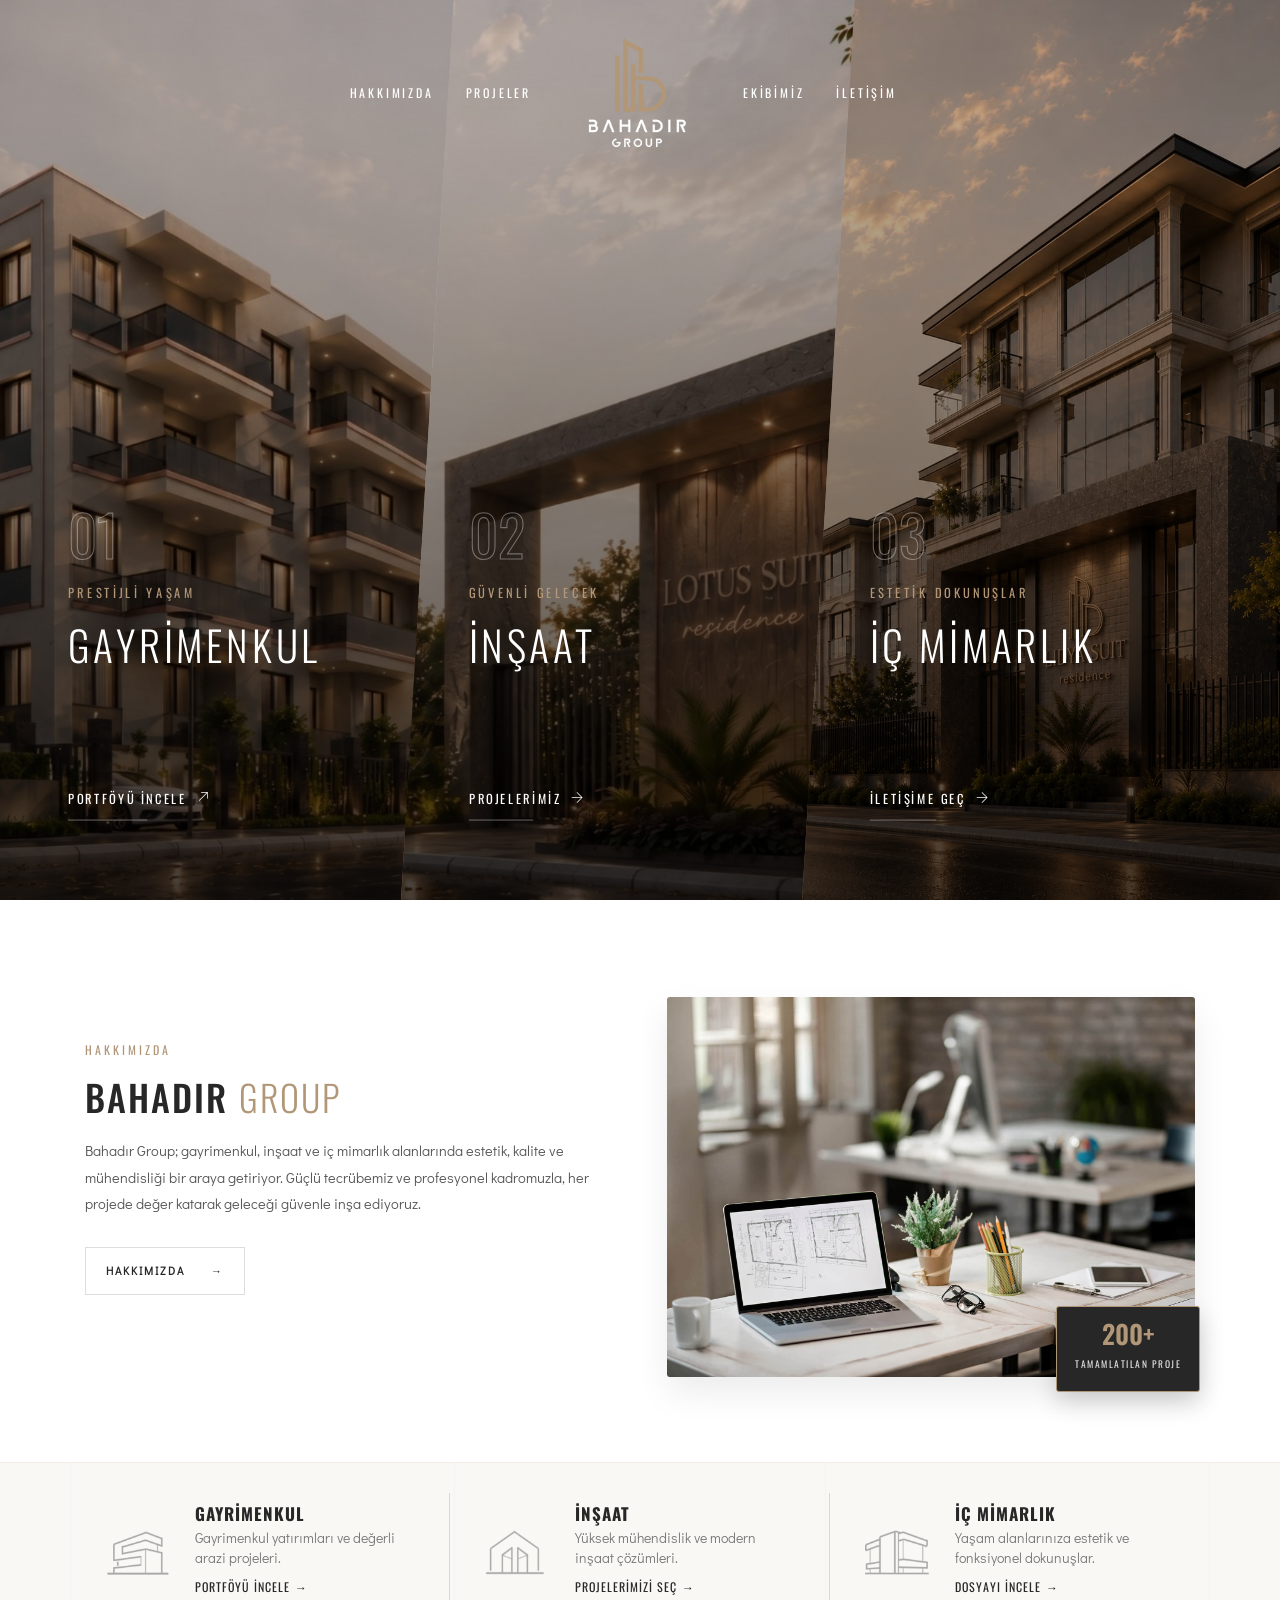
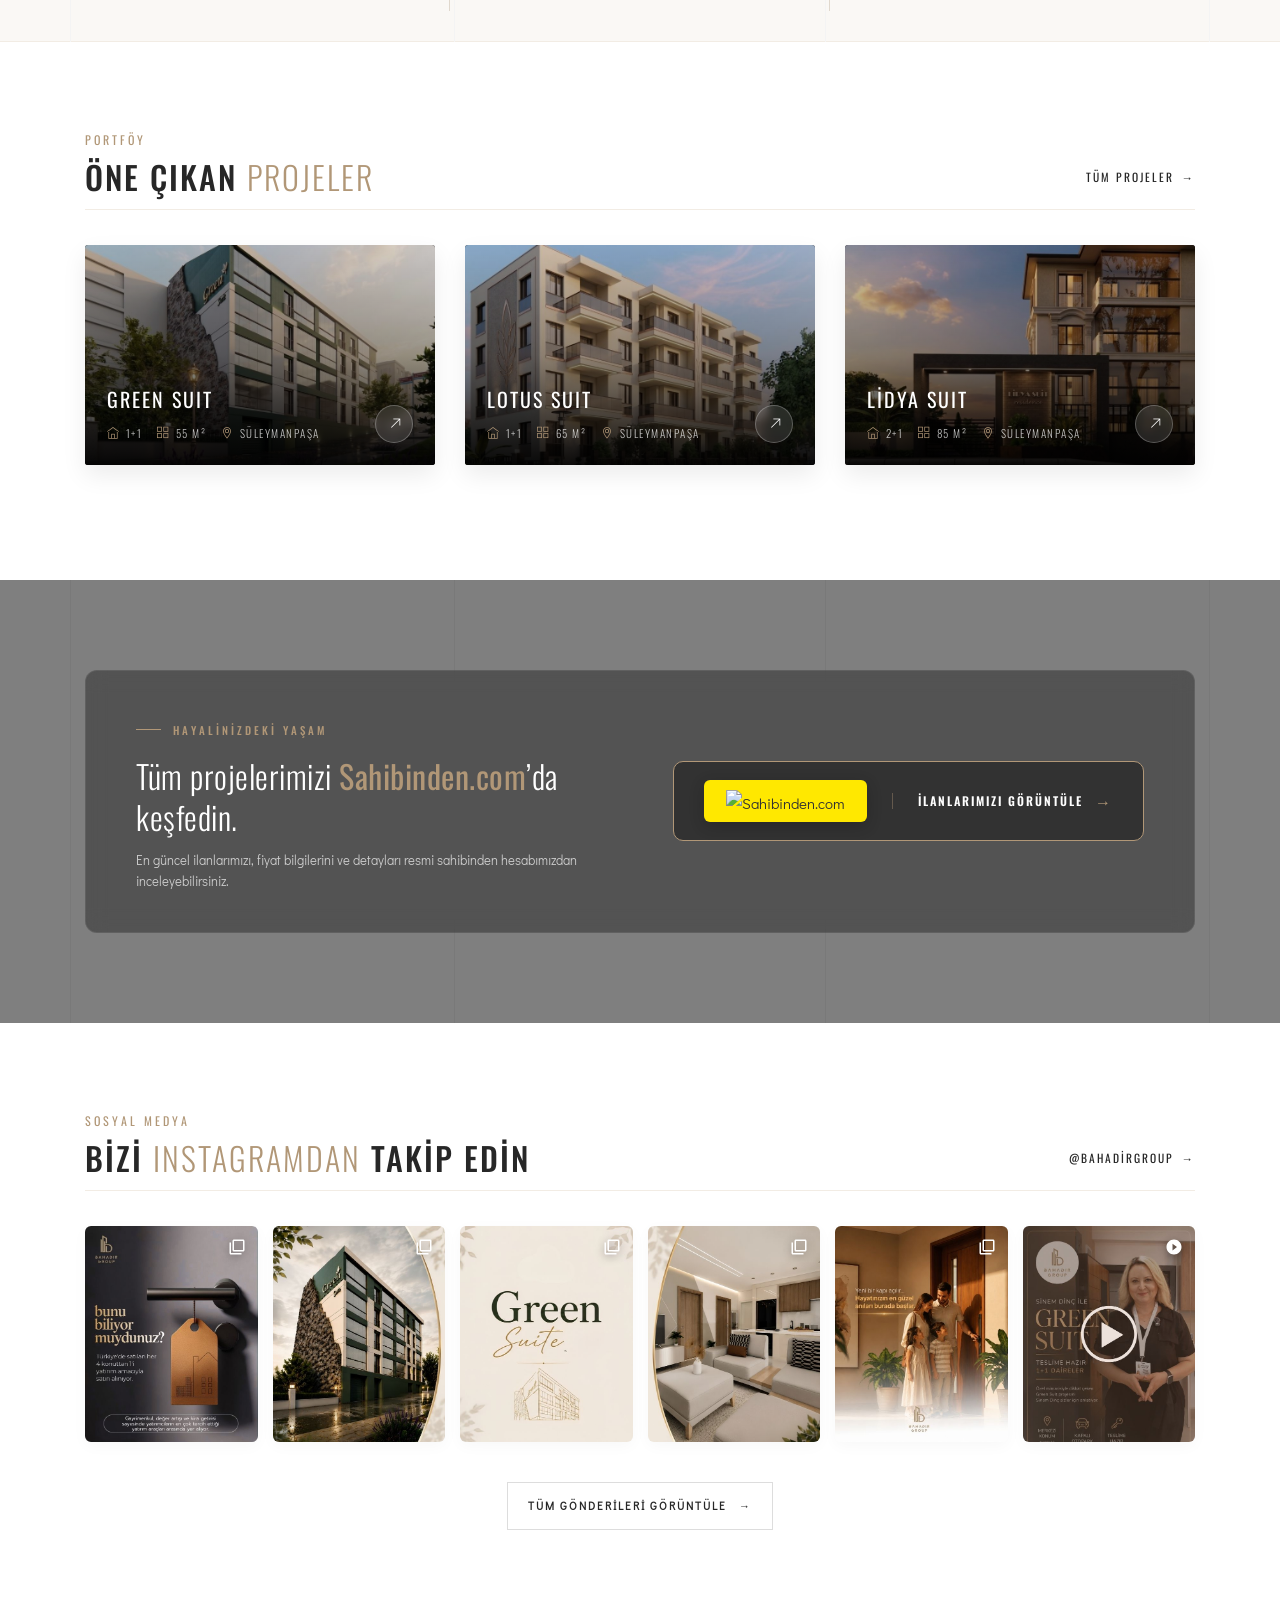
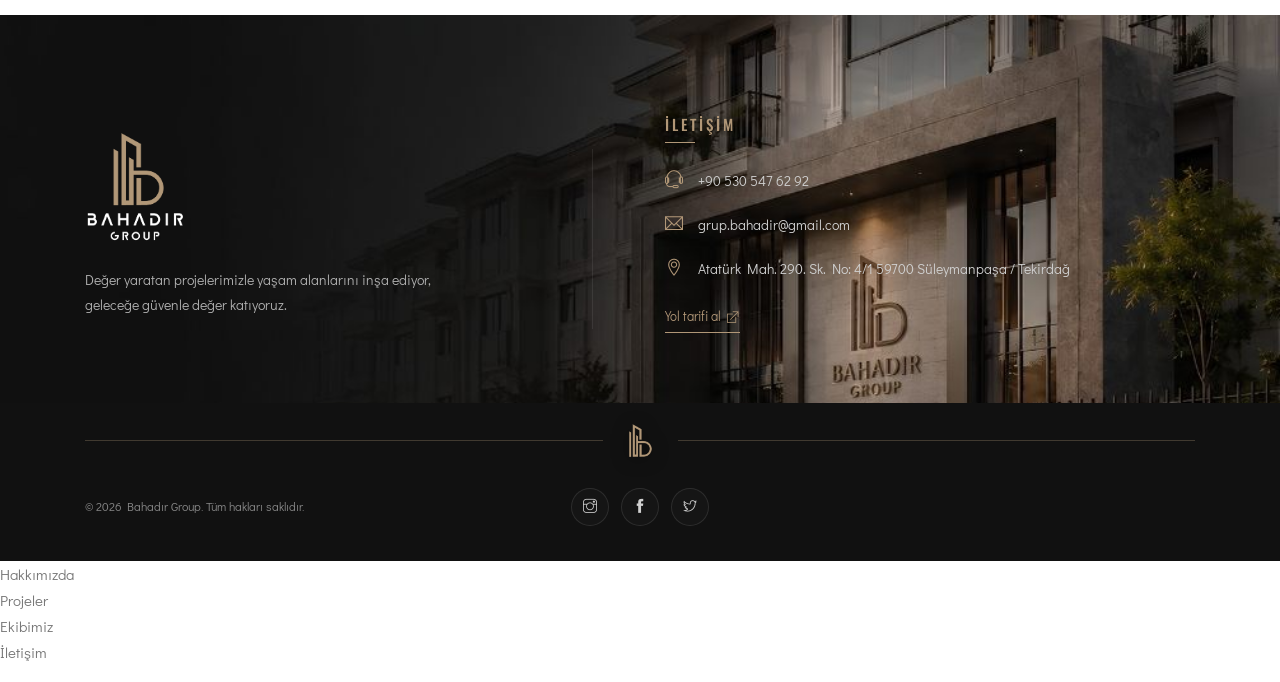
==== index.html @ 9fd239f2 "add website files" ====
<!DOCTYPE html>
<html lang="tr">
<head>
    <meta charset="utf-8">
    <meta http-equiv="X-UA-Compatible" content="IE=edge" />
    <meta name="viewport" content="width=device-width, initial-scale=1, maximum-scale=1" />
    <meta name="description" content="Bahadır Group Gayrimenkul, İnşaat ve İç Mimarlık Tekirdağ'da kurulmuş bir emlak firmasıdır. Gayrimenkul, İnşaat ve İç Mimarlık sektöründe uzun yıllara dayanan deneyimini, kalite ve güven ile birleştirerek sektördeki yerini almıştır. Bütün projelerde/satışlarda müşteri memnuniyetini ön planda tutan ve yaratıcı çözümler üretmeyi kendine ilke edinen Bahadır Group, taahhütlerini zamanında yerine getirerek Kalite, Güven ve Konfor'dan taviz vermeden hedeflerini tamamlamaktadır.">
    <meta name="keywords" content="bahadır group, bahadır grup, bahadır group emlak bürosu, bahadır group inşaat, bahadır grup inşaat emlak, bahadır group inşaat bina, bahadır group emlak yapı, bahadır group gayrimenkul, bahadır group süleymanpaşa, bahadır group emlak altınova, bahadır group emlak topağaç, bahadır group inşaat hürriyet, bahadır group gayrimenkul ortacami, bahadır group emlak atatürk mahallesi, bahadır group mimarlık çınarlı, bahadır group inşaat yavuz mahallesi, bahadır group inşaat yüzüncü yıl, bahadır group inşaat tekirdağ, bahadır group inşaat istanbul, bahadır grup inşaat tekirdağ, bahadır group inşaat çerkezköy, bahadır group emlak çorlu, bahadır inşaat ergene, bahadır group malkara, bahadır group inşaat marmaraereğlisi, bahadır group gayrimenkul şarköy, bahadır group gayrimenkul inşaat, bahadır group çanakkale, bahadır group inşaat emlak, bahadır group inşaat firması, bahadır group müteahhit, bahadır şirketler grubu, bahadır şirketler grubu tekirdağ, bahadır grup inşaat, bahadır grup gayrimenkul, bahadır grup iç mimarlık, bahadır group  gayrimenkul, inşaat ve iç mimarlık tekirdağ süleymanpaşa, bahadır group çanakkale, bahadır group lapseki, bahadır group gelibolu, bahadır group çanakkale merkez bahadır group satılık arsa, bahadır group satılık ev, bahadır group kiralık arsa tarla, bahadır group satılık ve kiralık villa, bahadır group satılık ve kiralık daire, bahadır group satılık ve kiralık konut, bahadır group müstakil ev">
    <meta name="author" content="Ömer Bahadır +90 530 647 6292 groupbahadir@gmail.com">
    <title>Bahadır Group | Gayrimenkul, İnşaat, İç Mimarlık</title>
    <link rel="shortcut icon" href="img/favicon.png" />
    <link rel="stylesheet" href="https://fonts.googleapis.com/css2?family=Didact+Gothic&family=Oswald:wght@300;400;500&display=swap">
    <link rel="stylesheet" href="css/plugins.css" />
    <link rel="stylesheet" href="css/style.css" />
    <!-- Google tag (gtag.js) -->
    <script async src="https://www.googletagmanager.com/gtag/js?id=G-824283CCFM"></script>
    <script>
      window.dataLayer = window.dataLayer || [];
      function gtag(){dataLayer.push(arguments);}
      gtag('js', new Date());
      gtag('config', 'G-824283CCFM');
    </script>
    <!-- Google Tag Manager -->
    <script>(function(w,d,s,l,i){w[l]=w[l]||[];w[l].push({'gtm.start':
    new Date().getTime(),event:'gtm.js'});var f=d.getElementsByTagName(s)[0],
    j=d.createElement(s),dl=l!='dataLayer'?'&l='+l:'';j.async=true;j.src=
    'https://www.googletagmanager.com/gtm.js?id='+i+dl;f.parentNode.insertBefore(j,f);
    })(window,document,'script','dataLayer','GTM-W7HR744F');</script>
    <!-- End Google Tag Manager -->
   
    <!-- Tanslate -->
    <style type="text/css">
        #goog-gt-tt {
            display: none !important;
        }
        .goog-te-banner-frame {
            display: none !important;
        }
        .goog-te-menu-value:hover {
            text-decoration: none !important;
        }
        body {
            top: 0 !important;
        }
        #google_translate_element2 {
            display: none !important;
        }
    </style>
    <!-- Google Translate -->
    <script type="text/javascript">
        jQuery('.switcher .selected').click(function() {
            if (!(jQuery('.switcher .option').is(':visible'))) {
                jQuery('.switcher .option').stop(true, true).delay(100).slideDown(500);
                jQuery('.switcher .selected a').toggleClass('open')
            }
        });
        jQuery('.switcher .option').bind('mousewheel', function(e) {
            var options = jQuery('.switcher .option');
            if (options.is(':visible')) options.scrollTop(options.scrollTop() - e.originalEvent.wheelDelta);
            return false;
        });
        jQuery('body').not('.switcher').mousedown(function(e) {
            if (jQuery('.switcher .option').is(':visible') && e.target != jQuery('.switcher .option').get(0)) {
                jQuery('.switcher .option').stop(true, true).delay(100).slideUp(500);
                jQuery('.switcher .selected a').toggleClass('open')
            }
        });
    </script>
    <li style="display:none" id="google_translate_element2"></li>
    <script type="text/javascript">
        function googleTranslateElementInit2() {
            new google.translate.TranslateElement({
                pageLanguage: 'tr',
                autoDisplay: false
            }, 'google_translate_element2');
        }
    </script>
    <script type="text/javascript" src="//translate.google.com/translate_a/element.js?cb=googleTranslateElementInit2"></script>
    <script type="text/javascript">
        function GTranslateGetCurrentLang() {
            var keyValue = document.cookie.match('(^|;) ?googtrans=([^;]*)(;|$)');
            return keyValue ? keyValue[2].split('/')[2] : null;
        }
        function GTranslateFireEvent(element, event) {
            try {
                if (document.createEventObject) {
                    var evt = document.createEventObject();
                    element.fireEvent('on' + event, evt)
                } else {
                    var evt = document.createEvent('HTMLEvents');
                    evt.initEvent(event, true, true);
                    element.dispatchEvent(evt)
                }
            } catch (e) {}
        }
        function doGTranslate(lang_pair) {
            if (lang_pair.value) lang_pair = lang_pair.value;
            if (lang_pair == '') return;
            var lang = lang_pair.split('|')[1];
            if (GTranslateGetCurrentLang() == null && lang == lang_pair.split('|')[0]) return;
            var teCombo;
            var sel = document.getElementsByTagName('select');
            for (var i = 0; i < sel.length; i++)
                if (sel[i].className == 'goog-te-combo') teCombo = sel[i];
            if (document.getElementById('google_translate_element2') == null || document.getElementById('google_translate_element2').innerHTML.length == 0 || teCombo.length == 0 || teCombo.innerHTML.length == 0) {
                setTimeout(function() {
                    doGTranslate(lang_pair)
                }, 500)
            } else {
                teCombo.value = lang;
                GTranslateFireEvent(teCombo, 'change');
                GTranslateFireEvent(teCombo, 'change')
            }
        }
        if (GTranslateGetCurrentLang() != null) jQuery(document).ready(function() {
            jQuery('div.switcher div.selected a').html(jQuery('div.switcher div.option').find('img[alt="' + GTranslateGetCurrentLang() + '"]').parent().html());
        });
    </script>
</head>
<body class="home-main">
    <!-- Google Tag Manager (noscript) -->
    <noscript><iframe src="https://www.googletagmanager.com/ns.html?id=GTM-W7HR744F"
    height="0" width="0" style="display:none;visibility:hidden"></iframe></noscript>
    <!-- End Google Tag Manager (noscript) -->

    <!-- Preloader -->
    <div class="preloader-bg"></div>
    <div id="preloader">
        <div id="preloader-status">
            <div class="preloader-position loader"> <span></span> </div>
        </div>
    </div>
    <!-- Progress scroll totop -->
    <div class="progress-wrap cursor-pointer">
        <svg class="progress-circle svg-content" width="100%" height="100%" viewBox="-1 -1 102 102">
            <path d="M50,1 a49,49 0 0,1 0,98 a49,49 0 0,1 0,-98" />
        </svg>
    </div>
    <!-- Navbar -->
 <nav class="navbar">

    <div class="nav-container">

        <!-- Sol Menü -->
        <ul class="nav-menu left-menu">
             <li><a href="about.html">Hakkımızda</a></li>
             <li><a href="projects.html">Projeler</a></li>
        </ul>

        <!-- Logo -->
        <a href="index.html" class="logo">
            <img src="img/logo.png" alt="Bahadır Group" class="logo-img">
        </a>

        <!-- Sağ Menü -->
        <ul class="nav-menu right-menu">         
            <li><a href="team.html">Ekibimiz</a></li>
            <li><a href="contact.html">İletişim</a></li>
        </ul>

        <!-- Mobil Menü -->
        <div class="hamburger">
            <span></span>
            <span></span>
            <span></span>
        </div>

    </div>

</nav>
    <!-- =========================================================
         YENİ DIAGONAL PREMIUM HERO (Üçlü Eğik Tasarım)
         ========================================================= -->
    <div class="diagonal-hero" data-scroll-index="0">
        <div class="diagonal-wrapper">
            
            <!-- 01. GAYRİMENKUL SÜTUNU -->
            <div class="diagonal-col first-col active" data-col="1">
                <div class="col-inner" style="background-image: url('img/slider/gayrimenkul.jpg');">
                    <div class="col-overlay"></div>
                    <div class="col-content">
                        <span class="col-num">01</span>
                        <span class="col-tag">PRESTİJLİ YAŞAM</span>
                        <h2 class="col-title">GAYRİMENKUL</h2>
                        <p class="col-desc">Tekirdağ ve Çanakkale bölgesinin en seçkin yatırımları ve arsa portföyleri.</p>
                        <a href="https://bahadirgroup.sahibinden.com/" target="_blank" class="col-btn">PORTFÖYÜ İNCELE <i class="ti-arrow-top-right"></i></a>
                    </div>
                </div>
            </div>

            <!-- 02. İNŞAAT SÜTUNU -->
            <div class="diagonal-col" data-col="2">
                <div class="col-inner" style="background-image: url('img/slider/insaat.jpg');">
                    <div class="col-overlay"></div>
                    <div class="col-content">
                        <span class="col-num">02</span>
                        <span class="col-tag">GÜVENLİ GELECEK</span>
                        <h2 class="col-title">İNŞAAT</h2>
                        <p class="col-desc">Kalite, konfor ve modern mühendislik standartlarıyla yükselen yapılar.</p>
                        <a href="projects.html" class="col-btn">PROJELERİMİZ <i class="ti-arrow-right"></i></a>
                    </div>
                </div>
            </div>

            <!-- 03. İÇ MİMARLIK SÜTUNU -->
            <div class="diagonal-col" data-col="3">
                <div class="col-inner" style="background-image: url('img/slider/icmimarlik.jpeg');">
                    <div class="col-overlay"></div>
                    <div class="col-content">
                        <span class="col-num">03</span>
                        <span class="col-tag">ESTETİK DOKUNUŞLAR</span>
                        <h2 class="col-title">İÇ MİMARLIK</h2>
                        <p class="col-desc">Yaşam alanlarınızı kişiselleştiren sanatsal konsept tasarımlar.</p>
                        <a href="contact.html" class="col-btn">İLETİŞİME GEÇ <i class="ti-arrow-right"></i></a>
                    </div>
                </div>
            </div>

        </div>

        <!-- Arrow Down & Dark Mode Butonları (Mevcut Altyapı) -->
        <div class="arrow bounce text-center">
            <a href="#" data-scroll-nav="1"> <i class="ti-arrow-down"></i> </a>
        </div>
    </div>
    <!-- Content -->
    <div class="content-wrapper">
        <!-- Lines -->
        <section class="content-lines-wrapper">
            <div class="content-lines-inner">
                <div class="content-lines"></div>
            </div>
        </section>


       <!-- Hakkımızda Section -->
<section id="about" class="about section-padding" data-scroll-index="1">
  <div class="container">
    <div class="row align-items-center">
      
      <!-- Sol Metin Alanı -->
      <div class="col-md-6 mb-30">
        <div class="about-content">
          <span class="section-subtitle">HAKKIMIZDA</span>
          <h2 class="section-title">BAHADIR <span>GROUP</span></h2>
          <p class="about-text">
            Bahadır Group; gayrimenkul, inşaat ve iç mimarlık alanlarında estetik, kalite ve mühendisliği bir araya getiriyor. Güçlü tecrübemiz ve profesyonel kadromuzla, her projede değer katarak geleceği güvenle inşa ediyoruz.
          </p>
          
          <!-- Eski Haline Getirilen Buton -->
          <a href="about.html" class="btn-about">HAKKIMIZDA <span class="arrow">→</span></a>
        </div>
      </div>
      
      <!-- Sağ Görsel Alanı -->
      <div class="col-md-6">
        <div class="about-img-wrapper">
          <div class="about-img-box">
            <img src="img/about.jpg" class="img-fluid main-img" alt="Bahadır Group">
            <div class="about-img-frame"></div>
          </div>
          
          <!-- Küçültülmüş Deneyim Kutusu -->
          <div class="experience-badge">
            <span class="exp-number">200+</span>
            <span class="exp-title">TAMAMLATILAN PROJE</span>
          </div>
        </div>
      </div>

    </div>
  </div>
</section>

<!-- 1. Bölüm: Küçük Hizmet Şeridi (Gayrimenkul, İnşaat, İç Mimarlık) -->
<section class="mini-services-section">
    <div class="container">
        <div class="row">
            <!-- Gayrimenkul -->
            <div class="col-md-4 service-strip-col">
                <div class="service-strip-item">
                    <div class="strip-icon">
                        <img src="img/icons/icon-1.png" alt="Gayrimenkul">
                    </div>
                    <div class="strip-content">
                        <h4>GAYRİMENKUL</h4>
                        <p>Gayrimenkul yatırımları ve değerli arazi projeleri.</p>
                        <a href="#0" class="strip-link">PORTFÖYÜ İNCELE <span class="arrow">→</span></a>
                    </div>
                </div>
            </div>
            <!-- İnşaat -->
            <div class="col-md-4 service-strip-col">
                <div class="service-strip-item">
                    <div class="strip-icon">
                        <img src="img/icons/icon-2.png" alt="İnşaat">
                    </div>
                    <div class="strip-content">
                        <h4>İNŞAAT</h4>
                        <p>Yüksek mühendislik ve modern inşaat çözümleri.</p>
                        <a href="#0" class="strip-link">PROJELERİMİZİ SEÇ <span class="arrow">→</span></a>
                    </div>
                </div>
            </div>
            <!-- İç Mimarlık -->
            <div class="col-md-4 service-strip-col">
                <div class="service-strip-item">
                    <div class="strip-icon">
                        <img src="img/icons/icon-3.png" alt="İç Mimarlık">
                    </div>
                    <div class="strip-content">
                        <h4>İÇ MİMARLIK</h4>
                        <p>Yaşam alanlarınıza estetik ve fonksiyonel dokunuşlar.</p>
                        <a href="#0" class="strip-link">DOSYAYI İNCELE <span class="arrow">→</span></a>
                    </div>
                </div>
            </div>
        </div>
    </div>
</section>

<!-- Öne Çıkan Projeler Bölümü -->
<section id="featured-projects" class="featured-projects-section">
    <div class="container">
        
        <!-- Başlık Satırı -->
        <div class="row mb-40">
            <div class="col-md-12">
                <div class="projects-section-header-wrapper">
                    <div class="projects-section-header">
                        <span class="sub-title">PORTFÖY</span>
                        <h3 class="projects-title">ÖNE ÇIKAN <span>PROJELER</span></h3>
                    </div>
                    <a href="projects.html" class="all-projects-link">TÜM PROJELER <span class="arrow">→</span></a>
                </div>
            </div>
        </div>

        <!-- Kartlar Satırı -->
        <div class="row">
            
            <!-- Proje 1 -->
            <div class="col-md-4 col-sm-6 mb-30">
                <a href="green-suit-detail.html" class="project-preview-card">
                    <div class="project-card-img">
                        <img src="img/slider/green.jpg" alt="Green Suit" class="img-fluid">
                        <div class="project-card-overlay">
                            <div class="overlay-content">
                                <h4>GREEN SUIT</h4>
                                <div class="project-card-details">
                                    <span><i class="ti-home"></i> 1+1</span>
                                    <span><i class="ti-layout-grid2"></i> 55 M²</span>
                                    <span><i class="ti-location-pin"></i> SÜLEYMANPAŞA</span>
                                </div>
                            </div>
                            <span class="card-arrow"><i class="ti-arrow-top-right"></i></span>
                        </div>
                    </div>
                </a>
            </div>

            <!-- Proje 2 -->
            <div class="col-md-4 col-sm-6 mb-30">
                <a href="lotus-suit-detail.html" class="project-preview-card">
                    <div class="project-card-img">
                        <img src="img/slider/lotus.jpg" alt="Lotus Suit" class="img-fluid">
                        <div class="project-card-overlay">
                            <div class="overlay-content">
                                <h4>LOTUS SUIT</h4>
                                <div class="project-card-details">
                                    <span><i class="ti-home"></i> 1+1</span>
                                    <span><i class="ti-layout-grid2"></i> 65 M²</span>
                                    <span><i class="ti-location-pin"></i> SÜLEYMANPAŞA</span>
                                </div>
                            </div>
                            <span class="card-arrow"><i class="ti-arrow-top-right"></i></span>
                        </div>
                    </div>
                </a>
            </div>

            <!-- Proje 3 -->
            <div class="col-md-4 col-sm-6 mb-30">
                <a href="lidya-suit-detail.html" class="project-preview-card">
                    <div class="project-card-img">
                        <img src="img/slider/lidya.jpg" alt="Lidya Suit" class="img-fluid">
                        <div class="project-card-overlay">
                            <div class="overlay-content">
                                <h4>LİDYA SUIT</h4>
                                <div class="project-card-details">
                                    <span><i class="ti-home"></i> 2+1</span>
                                    <span><i class="ti-layout-grid2"></i> 85 M²</span>
                                    <span><i class="ti-location-pin"></i> SÜLEYMANPAŞA</span>
                                </div>
                            </div>
                            <span class="card-arrow"><i class="ti-arrow-top-right"></i></span>
                        </div>
                    </div>
                </a>
            </div>

        </div>

    </div>
</section>


<!-- Sahibinden CTA Banner Section -->
<section id="sahibinden-cta">
    <div class="background bg-img bg-imgfixed section-padding" data-background="img/slider/8.jpg" data-overlay-dark="5">
        <div class="container">
            <div class="row justify-content-center">
                <div class="col-lg-12">
                    <div class="sahibinden-cta-box">
                
                        <!-- Sol Metin Alanı -->
                        <div class="cta-text-content">
                            <div class="cta-sub-badge">
                                <span class="line"></span>
                                <span>HAYALİNİZDEKİ YAŞAM</span>
                            </div>
                            <h2 class="cta-title">
                                Tüm projelerimizi <span>Sahibinden.com</span>’da keşfedin.
                            </h2>
                            <p class="cta-description">
                                En güncel ilanlarımızı, fiyat bilgilerini ve detayları resmi sahibinden hesabımızdan inceleyebilirsiniz.
                            </p>
                        </div>

                        <!-- Sağ Buton & Logo Kapsayıcısı -->
                        <div class="cta-action-content">
                            <a href="https://bahadirgroup.sahibinden.com/" target="_blank" class="cta-card-btn">
                                <div class="yellow-logo-box">
                                    <img src="https://www.bahadirgroup.com.tr/img/sahibinden-logo.png" alt="Sahibinden.com">
                                </div>
                                <div class="action-text">
                                    <span>İLANLARIMIZI GÖRÜNTÜLE</span>
                                    <span class="arrow">→</span>
                                </div>
                            </a>
                        </div>
                    </div>
                </div>
            </div>
        </div>
    </div>
</section>



<!-- ==========================================================================
     INSTAGRAM VİTRİN BÖLÜMÜ
     ========================================================================== -->
<section class="instagram-section">
    <div class="container">
        
        <!-- Başlık Satırı (Projelere %100 Birebir Eşitlendi) -->
        <div class="row mb-40">
            <div class="col-md-12">
                <div class="insta-section-header-wrapper">
                    <div class="insta-section-header">
                        <span class="sub-title">SOSYAL MEDYA</span>
                        <h3 class="insta-custom-title">BİZİ <span>INSTAGRAMDAN</span> TAKİP EDİN</h3>
                    </div>
                    <a href="https://www.instagram.com/bahadirgroup/" target="_blank" class="all-projects-link">@bahadirgroup <span class="arrow">→</span></a>
                </div>
            </div>
        </div>

        <!-- 4:5 Portre Instagram Postları Grid (Sabit Kalan Eski Yapın) -->
        <div class="row">
            <div class="col-md-12">
                <div class="instagram-grid">
                    
                    <!-- Post 1 -->
                    <div class="insta-card">
                        <a href="https://www.instagram.com/bahadirgroup/" target="_blank" class="insta-item">
                            <img src="img/instagram/post1.jpg" alt="Bahadır Group Instagram">
                            <div class="insta-card-badge badge-multiple"></div>
                            <div class="overlay"><i class="ti-instagram"></i></div>
                        </a>
                    </div>

                    <!-- Post 2 -->
                    <div class="insta-card">
                        <a href="https://www.instagram.com/bahadirgroup/" target="_blank" class="insta-item">
                            <img src="img/instagram/post2.jpg" alt="Bahadır Group Instagram">
                            <div class="insta-card-badge badge-multiple"></div>
                            <div class="overlay"><i class="ti-instagram"></i></div>
                        </a>
                    </div>

                    <!-- Post 3 -->
                    <div class="insta-card">
                        <a href="https://www.instagram.com/bahadirgroup/" target="_blank" class="insta-item">
                            <img src="img/instagram/post3.jpg" alt="Bahadır Group Instagram">
                            <div class="insta-card-badge badge-multiple"></div>
                            <div class="overlay"><i class="ti-instagram"></i></div>
                        </a>
                    </div>

                    <!-- Post 4 -->
                    <div class="insta-card">
                        <a href="https://www.instagram.com/bahadirgroup/" target="_blank" class="insta-item">
                            <img src="img/instagram/post4.jpg" alt="Bahadır Group Instagram">
                            <div class="insta-card-badge badge-multiple"></div>
                            <div class="overlay"><i class="ti-instagram"></i></div>
                        </a>
                    </div>

                    <!-- Post 5 -->
                    <div class="insta-card">
                        <a href="https://www.instagram.com/bahadirgroup/" target="_blank" class="insta-item">
                            <img src="img/instagram/post5.jpg" alt="Bahadır Group Instagram">
                            <div class="insta-card-badge badge-multiple"></div>
                            <div class="overlay"><i class="ti-instagram"></i></div>
                        </a>
                    </div>

                    <!-- Post 6 -->
                    <div class="insta-card">
                        <a href="https://www.instagram.com/bahadirgroup/" target="_blank" class="insta-item">
                            <img src="img/instagram/post6.jpg" alt="Bahadır Group Instagram">
                            <div class="insta-card-badge badge-reels"></div>
                            <div class="overlay"><i class="ti-instagram"></i></div>
                        </a>
                    </div>

                </div>
            </div>
        </div>

        <!-- Alt Kurumsal Buton (Sabit Kalan Eski Yapın) -->
        <div class="row mt-50">
            <div class="col-md-12 text-center">
                <a href="https://www.instagram.com/bahadirgroup/" target="_blank" class="insta-view-all-btn">
                    TÜM GÖNDERİLERİ GÖRÜNTÜLE <span class="arrow">→</span>
                </a>
            </div>
        </div>

    </div>
</section>

        <!-- Footer -->
<footer class="main-footer dark">
    <div class="container">
        <div class="row align-items-center">
            
            <!-- Sol Kolon: Logo ve Motto -->
            <div class="col-lg-5 col-md-6 mb-30">
                <div class="footer-brand-box">
                    <div class="footer-logo">
                        <img src="img/logo.png" alt="Bahadır Group Logo">
                    </div>
                    <div class="footer-motto">
                        <p>Değer yaratan projelerimizle yaşam alanlarını inşa ediyor, geleceğe güvenle değer katıyoruz.</p>
                    </div>
                </div>
            </div>

            <!-- Dikey Ayraç Çizgisi (Masaüstü Ekranlarda Görünür) -->
            <div class="col-lg-1 d-none d-lg-block">
                <div class="footer-vertical-line"></div>
            </div>

            <!-- Sağ Kolon: İletişim Bilgileri -->
            <div class="col-lg-6 col-md-6 mb-30">
                <div class="footer-contact-box">
                    <div class="footer-title">
                        <h6>İLETİŞİM</h6>
                        <div class="title-line"></div>
                    </div>
                    <ul class="footer-contact-list">
                        <li>
                            <i class="ti-headphone-alt"></i>
                            <a href="tel:+905306476292">+90 530 547 62 92</a>
                        </li>
                        <li>
                            <i class="ti-email"></i>
                            <a href="mailto:grup.bahadir@gmail.com">grup.bahadir@gmail.com</a>
                        </li>
                        <li>
                            <i class="ti-location-pin"></i>
                            <span>Atatürk Mah. 290. Sk. No: 4/1 59700 Süleymanpaşa / Tekirdağ</span>
                        </li>
                    </ul>
                    <div class="footer-map-link">
                        <a href="https://maps.google.com/?cid=10317750402491360144" target="_blank">
                            Yol tarifi al <i class="ti-new-window"></i>
                        </a>
                    </div>
                </div>
            </div>

        </div>
    </div>

    <!-- Alt Footer (Monogram Logo + Çizgi + Sosyal Medya + Yukarı Çık) -->
    <div class="sub-footer">
        
        <!-- Ortadaki Monogram Logo Çizgisi -->
        <div class="sub-footer-divider">
            <div class="container">
                <div class="divider-line-wrapper">
                    <span class="line"></span>
                    <div class="center-monogram">
                        <img src="img/favicon.png" alt="Bahadır Group BG Monogram">
                    </div>
                    <span class="line"></span>
                </div>
            </div>
        </div>

        <div class="container mt-30">
            <div class="row align-items-center">
                <!-- Telif Hakkı -->
                <div class="col-md-4 text-left">
                    <p>© 2026 Bahadır Group. Tüm hakları saklıdır.</p>
                </div>
                
                <!-- Sosyal Medya İkonları -->
                <div class="col-md-4 text-center abot">
                    <div class="social-icon">
                        <a href="https://www.instagram.com/bahadirgroup/" target="_blank"><i class="ti-instagram"></i></a>
                        <a href="https://www.facebook.com/groupbahadir" target="_blank"><i class="ti-facebook"></i></a>
                        <a href="https://twitter.com/bahadirgroup" target="_blank"><i class="ti-twitter"></i></a>
                    </div>
                </div>

                
            </div>
            </div>
        </div>
    </div>
</footer>
    <!-- jQuery -->
    <script src="js/jquery-3.5.1.min.js"></script>
    <script src="js/jquery-migrate-3.0.0.min.js"></script>
    <script src="js/modernizr-2.6.2.min.js"></script>
    <script src="js/imagesloaded.pkgd.min.js"></script>
    <script src="js/jquery.isotope.v3.0.2.js"></script>
    <script src="js/popper.min.js"></script>
    <script src="js/bootstrap.min.js"></script>
    <script src="js/scrollIt.min.js"></script>
    <script src="js/jquery.waypoints.min.js"></script>
    <script src="js/owl.carousel.min.js"></script>
    <script src="js/jquery.stellar.min.js"></script>
    <script src="js/jquery.magnific-popup.js"></script>
    <script src="js/YouTubePopUp.js"></script>
    <script src="js/before-after.js"></script>
    <script src="js/vegas.slider.min.js"></script>
    <script src="js/custom.js"></script>
</body>
</html>
---- css/style.css ----
/* -----------------------------------------------------------------------------------

 02. Basics style
 03. Helper style - [NEW] 
 04. Selection style 
 05. Owl-Theme custom style
 06. Section style
 07. Navbar style
 08. Header style
 09. Slider style
 10. Slider Left Panel style
 11. Slider Grid Background - [NEW]
 12. Kenburns Slider style - [NEW]
 13. Page Banner Header style
 14. Content Lines style
 15. Video Background - [NEW] 
 16. About style 
 17. Team style
 18. Team Details style
 19. Careers style - [NEW] 
 20. Services style
 21. Services2 style - [NEW]
 22. Services3 style - [NEW]
 23. Services4 style - [NEW]
 24. Projects style
 25. Projects2 (masonry) style
 26. Projects3 style
 27. Projects4 style
 28. Project Gallery style
 29. Project Page style - [NEW]
 30. Clients style
 31. Gallery style
 32. Promo Video and Testimonials style
 33. Blog 1 style
 34. Blog 2 style
 35. Blog 3 style
 36. Post style
 37. Contact style
 38. Buttons style
 39. Footer style
 40. Corner style
 41. Preloader style
 42. toTop Button style
 43. Accordion Box (for Faqs) style
 44. Pricing plan style
 45. Error Page - 404 style
 46. Process style
 47. Process 2 style - [NEW]
 48. Comming soon style
 49. Overlay Effect Bg image style - [NEW]
 50. Responsive (Media Query)
 
----------------------------------------------------------------------------------- */



/* ======= Basic style ======= */
html,
body {
    -moz-osx-font-smoothing: grayscale;
    -webkit-font-smoothing: antialiased;
    -moz-font-smoothing: antialiased;
    font-smoothing: antialiased;
}
* {
    margin: 0;
    padding: 0;
    -webkit-box-sizing: border-box;
    box-sizing: border-box;
    outline: none;
    list-style: none;
    word-wrap: break-word;
}
body {
    font-family: 'Didact Gothic', sans-serif;
    font-size: 15px;
    font-weight: 400;
    line-height: 1.75em;
    color: #777;
    overflow-x: hidden !important;
    background: #fff;
}
p {
    font-family: 'Didact Gothic', sans-serif;
    font-size: 15px;
    font-weight: 400;
    line-height: 1.75em;
    color: #777;
    margin-bottom: 20px;
}
h1,
h2,
h3,
h4,
h5,
h6 {
    font-family: 'Oswald', sans-serif;
    font-weight: 400;
    line-height: 1.25em;
    margin: 0 0 20px 0;
}
img {
    width: 100%;
    height: auto;
}
img {
    -webkit-transition: all 0.5s;
    -o-transition: all 0.5s;
    transition: all 0.5s;
    color: #323232;
}
span,
a,
a:hover {
    display: inline-block;
    text-decoration: none;
    color: inherit;
}
b {
    font-weight: 400;
    color: #b19777;
}
/* text field */
button,
input,
optgroup,
select,
textarea {
    font-family: 'Oswald', sans-serif;
}
input[type="password"]:focus,
input[type="email"]:focus,
input[type="text"]:focus,
input[type="file"]:focus,
input[type="radio"]:focus,
input[type="checkbox"]:focus,
textarea:focus {
    outline: none;
}
input[type="password"],
input[type="email"],
input[type="text"],
input[type="file"],
textarea {
    max-width: 100%;
    margin-bottom: 10px;
    padding: 10px 0;
    height: auto;
    background-color: transparent;
    -webkit-box-shadow: none;
    box-shadow: none;
    border-width: 0 0 1px;
    border-style: solid;
    display: block;
    width: 100%;
    line-height: 1.5em;
    font-family: 'Didact Gothic', sans-serif;
    font-size: 15px;
    font-weight: 400;
    color: #777;
    background-image: none;
    border-bottom: 1px solid #323232;
    border-color: ease-in-out .15s, box-shadow ease-in-out .15s;
}
input:focus,
textarea:focus {
    border-bottom-width: 1px;
    border-color: #b19777;
}
input[type="submit"],
input[type="reset"],
input[type="button"],
button {
    text-shadow: none;
    -webkit-box-shadow: none;
    box-shadow: none;
    line-height: 1.75em;
    -webkit-transition: background-color .15s ease-out;
    transition: background-color .15s ease-out;
    background: #b19777;
    border: 1px solid transparent;
}
input[type="submit"]:hover,
input[type="reset"]:hover,
input[type="button"]:hover,
button:hover {
    background-color: #323232;
    color: #fff;
    border: 1px solid transparent;
}
select {
    padding: 10px;
    border-radius: 5px;
}
table,
th,
tr,
td {
    border: 1px solid #ececec;
}
th,
tr,
td {
    padding: 10px;
}
input[type="radio"],
input[type="checkbox"] {
    display: inline;
}

/* submit and alert success  */
input[type="submit"] {
    font-weight: 300;
    font-family: 'Oswald', sans-serif;
    text-transform: uppercase;
    background: #b19777;
    color: #fff;
    padding: 8px 24px;
    margin: 0;
    position: relative;
    font-size: 15px;
    letter-spacing: 3px;
}
.alert-success {
    background: transparent;
    color: #777;
    border: 1px solid #b19777;
    border-radius: 0px;
}

/* blockquote */
blockquote {
    padding: 45px;
    display: block;
    position: relative;
    background-color: #323232;
    overflow: hidden;
    margin: 35px 0;
    font-size: 15px;
    font-weight: 400;
    line-height: 1.75em;
    color: #777;
}
blockquote p {
    font-family: inherit;
    margin-bottom: 0 !important;
    color: inherit;
    max-width: 650px;
    width:100%;
    position:relative;
    z-index:3;
}
blockquote:before {
    content: '\e645';
    font-family: 'Themify';
    position: absolute;
    right: 40px;
    bottom: 40px;
    font-size: 110px;
    opacity: 0.07;
    line-height: 1;
    color: #fff;
}
blockquote p {
    margin-bottom: 0;
}
blockquote p a {
    color:inherit;
}
blockquote cite {
    display:inline-block;
    font-size: 15px;
    position:relative;
    padding-left: 60px;
    border-color:inherit;
    line-height:1;
    margin-top: 22px;
    font-style:normal;
    color: #b19777;
    font-weight: 400;
}
blockquote cite:before {
    content: '';
    position: absolute;
    left: 0;
    bottom: 5px;
    width: 45px;
    height: 1px;
    border-top: 1px solid; 
    border-color:inherit;
    color: #b19777;
}

/* Placeholder */
::-webkit-input-placeholder {
    color: #777;
    font-size: 15px;
    font-weight: 400;
}

:-moz-placeholder {
    color: #777;
}

::-moz-placeholder {
    color: #777;
    opacity: 1;
}

:-ms-input-placeholder {
    color: #777;
}


.o-hidden {
    overflow: hidden;
}
.position-re {
    position: relative;
}
.full-width {
    width: 100%;
}
.bg-img {
    background-size: cover;
    background-repeat: no-repeat;
}
.bg-fixed {
    background-attachment: fixed;
}
.bg-imgfixed {
    background-attachment: fixed;
}
.pattern {
    background-repeat: repeat;
    background-size: auto;
}
.bold {
    font-weight: 600;
}
.count {
    font-family: 'Oswald', sans-serif;
}
.valign {
    display: -webkit-box;
    display: -ms-flexbox;
    display: flex;
    -webkit-box-align: center;
    -ms-flex-align: center;
    align-items: center;
}
.v-middle {
    position: absolute;
    width: 100%;
    top: 50%;
    left: 0;
    -webkit-transform: translate(0%, -50%);
    transform: translate(0%, -50%);
}

.v-bottom {
    position: absolute;
    width: 100%;
    bottom: 5%;
    left: 0;
    -webkit-transform: translate(0%, -5%);
    transform: translate(0%, -5%);
}

.js .animate-box {
    opacity: 0;
}



/* ======= Helper style ======= */
.mt-0 {
  margin-top: 0 !important;
}
.mt-15 {
  margin-top: 15px !important;
}
.mt-20 {
  margin-top: 20px !important;
}
.mt-30 {
  margin-top: 30px !important;
}
.mt-60 {
  margin-top: 60px !important;
}
.mt-90 {
  margin-top: 90px !important;
}
.mb-0 {
  margin-bottom: 0 !important;
}
.mb-15 {
    margin-bottom: 15px !important;
}
.mb-30 {
  margin-bottom: 30px !important;
}
.mb-60 {
  margin-bottom: 60px !important;
}
.mb-90 {
  margin-bottom: 90px !important;
}
.pb-0 {
  padding-bottom: 0 !important;
}
.no-padding {
  padding: 0 !important;
}


/* ======= Selection style ======= */
::-webkit-selection {
    color: #777;
    background: rgba(0, 0, 0, 0.1);
}
::-moz-selection {
    color: #777;
    background: rgba(0, 0, 0, 0.1);
}
::selection {
    color: #777;
    background: rgba(0, 0, 0, 0.1);
}


/* ======= Owl-Theme custom style ======= */
.owl-theme .owl-nav.disabled + .owl-dots {
    margin-top: 0px;
    line-height: .7;
    display: block;
}
.owl-theme .owl-dots .owl-dot span {
    width: 8px;
    height: 8px;
    margin: 0 3px;
    border-radius: 50%;
    background: transparent;
    border: 1px solid rgba(255, 255, 255, 0.2);
}
.owl-theme .owl-dots .owl-dot.active span,
.owl-theme .owl-dots .owl-dot:hover span {
    background: transparent;
    border: 1px solid #b19777;
}


/* ======= Section style ======= */
.section-padding {
    padding: 90px 0;
}
.section-padding2 {
    padding: 0 0 90px 0;
}
.section-padding h6 {
    color: #b19777;
    font-size: 20px;
    margin-bottom: 20px;
}
.section-title {
    font-size: 40px;
    font-family: 'Oswald', sans-serif;
    font-weight: 400;
    color: #272727;
    text-transform: uppercase;
    position: relative;
    letter-spacing: 3px;
    margin-bottom: 30px;
}
.section-title span {
    color: #b19777;
}
.section-title2 {
    font-size: 35px;
    font-weight: 300;
    color: #b19777;
    position: relative;
    line-height: 1.25em;
    margin-bottom: 30px;
    letter-spacing: 3px;
    text-transform: uppercase;
}

.section-subtitle {
    font-size: 12px;
    font-family: 'Oswald', sans-serif;
    font-weight: 400;
    color: #b19777;
    text-transform: uppercase;
    position: relative;
    letter-spacing: 3px;
    margin-bottom: 0px;
}
.section-subtitle span {
    color: #272727;
}


/* ==========================================================
   YENİ NAVBAR (DENGELENMİŞ / ORTA ÖLÇEK)
========================================================== */
.navbar {
    position: absolute;
    top: 28px;               /* 35px ve 22px ortası */
    left: 0;
    width: 100%;
    z-index: 999;
}

.nav-container {
    width: 90%;
    max-width: 1340px;       /* 1400px ve 1280px ortası */
    margin: auto;
    display: flex;
    align-items: center;
    justify-content: center;
}

.nav-menu {
    flex: 1;
    display: flex;
    align-items: center;
    gap: 32px;               /* 35px ve 28px ortası */
    list-style: none;
    margin: 0;
    padding: 0;
}

.left-menu { justify-content: flex-end; }
.right-menu { justify-content: flex-start; }

.logo {
    margin: 0 55px;          /* 70px ve 45px ortası */
}

.logo img {
    width: 102px;            /* 115px ve 92px ortası - İdeal logo büyüklüğü */
    transition: width 0.3s ease;
}

.nav-menu a {
    position: relative;
    color: #fff;
    text-decoration: none;
    font-family: 'Oswald', sans-serif;
    font-size: 12px;         /* 13px ve 11.5px ortası */
    font-weight: 400;
    letter-spacing: 2.8px;
    text-transform: uppercase;
    transition: .3s;
}

.nav-menu a:hover,
.nav-menu a.active {
    color: #b19777;
}

.nav-menu a::after {
    content: "";
    position: absolute;
    left: 0;
    bottom: -7px;
    width: 0;
    height: 1px;
    background: #b19777;
    transition: .3s;
}

.nav-menu a:hover::after,
.nav-menu a.active::after {
    width: 100%;
}

/* Sticky Header (Aşağı Kaydırınca) */
.navbar.nav-scroll {
    position: fixed;
    top: 0;
    background: #fff !important;
    padding-top: 12px;
    padding-bottom: 12px;
    box-shadow: 0px 8px 25px rgba(0, 0, 0, 0.05);
    border-bottom: 1px solid #f4f4f4;
}

.navbar.nav-scroll .logo img {
    width: 86px;             /* 95px ve 78px ortası */
}

.navbar.nav-scroll .nav-menu a {
    color: #272727;
}

/* ======= Slider Grid Background ======= */
.slider-grid-bg {
    min-height: 100vh;
    background-size: cover;
    background-position: 50%;
    padding-top: 225px;
    padding-bottom: 60px;
    position: relative;
    overflow: hidden;
    background: #fff;
    color: #000
}
.slider-grid-bg .grid-img {
    height: 100%;
    width: 100%;
    background-size: cover;
    background-position: center;
    position: absolute;
    left: 0;
    top: 0;
    z-index: 1;
    transform: scale(1);
    transition: transform 5s, opacity .35s;
    opacity: 0;
    display: block;
}
.slider-grid-bg .grid-img-active {
    opacity: 1;
    transform: scale(1.03);
    -webkit-filter: brightness(70%);
}
.slider-grid-bg:hover .grid-img-active {
    -webkit-filter: brightness(70%);
}
.slider-grid-bg .content {
    position: relative;
    z-index: 2
}
.slider-grid-bg .grid-item {
    margin-bottom: 30px;
    display: -ms-flexbox;
    display: flex
}
.slider-grid-bg .grid-con {
    display: -ms-flexbox;
    display: flex;
    -ms-flex-align: end;
    align-items: flex-end;
    border: 1px solid rgba(255, 255, 255, .5);
    width: 100%;
    text-decoration: none;
    color: currentColor;
    padding: 80px 30px 30px;
    transition: all .3s;
    background: transparent;
    min-height: 340px;
    position: relative
}
.slider-grid-bg .grid-con-active,
.slider-grid-bg .grid-con:hover {
    display: -ms-flexbox;
    display: flex;
    -ms-flex-align: end;
    align-items: flex-end;
    width: 100%;
    text-decoration: none;
    color: currentColor;
    padding: 80px 30px 30px;
    transition: all .3s;
    background: transparent;
    min-height: 340px;
    position: relative;
    background: #fff;
    border: 1px solid #fff
}
.slider-grid-bg .year {
    font-family: 'Oswald', sans-serif;
    font-size: 12px;
    letter-spacing: 3px;
    text-transform: uppercase;
    line-height: 1;
    position: absolute;
    right: 30px;
    top: 30px
}
.slider-grid-bg .number {
    position: absolute;
    top: 20px;
    right: 20px;
    z-index: 3;
    font-size: 40px;
    font-weight: 500;
    font-family: 'Oswald', sans-serif;
    padding: 10px 3px;
    line-height: 1.5em;
    color: transparent;
    -webkit-text-stroke: 1px #FFF;
    opacity: .8;
}
.slider-grid-bg .grid-con:hover .number {
    color: transparent;
    -webkit-text-stroke: 1px transparent;
    opacity: .8;
    background-image: url(../img/favicon.png);
    background-position: center;
    background-repeat: no-repeat;
    background-size: cover;
    width: 45px;
    height: 45px;
}
.slider-grid-bg .grid-con-active .number {
    color: transparent;
    -webkit-text-stroke: 1px transparent;
/*    opacity: .8;*/
    background-image: url(../img/favicon.png);
    background-position: center;
    background-repeat: no-repeat;
    background-size: cover;
    width: 45px;
    height: 45px;
}
.slider-grid-bg .grid-con-active2 .number {
    color: transparent;
    -webkit-text-stroke: 1px transparent;
/*    opacity: .8;*/
    background-image: url(../img/sahibinden-logo.png);
    background-position: center;
    background-repeat: no-repeat;
    background-size: cover;
    width: 45px;
    height: 45px;
    border-radius: 3px;
}
.slider-grid-bg .grid-con-active .title {
    color: #272727;
}
.slider-grid-bg .grid-con-active .subtitle {
    color: #b19777;
}
.slider-grid-bg .subtitle {
    display: block;
    font-size: 14px;
    font-weight: 400;
    color: #fff;
    margin-bottom: 5px;
}
.slider-grid-bg .grid-con:hover .subtitle {
    color: #b19777;
}
.slider-grid-bg .title {
    display: block;
    font-family: 'Oswald', sans-serif;
    font-size: 30px;
    font-weight: 400;
    line-height: 1.2em;
    letter-spacing: 3px;
    text-transform: uppercase;
    color: #fff;
}
.slider-grid-bg .owl-theme .owl-dots .owl-dot span {
    width: 12px;
    height: 12px;
    margin: 0 3px;
    border-radius: 50%;
    background: transparent;
    border: 1px solid rgba(255, 255, 255, 0.8);
}
.slider-grid-bg .owl-theme .owl-dots .owl-dot.active span, 
.slider-grid-bg .owl-theme .owl-dots .owl-dot:hover span {
    background: #b19777;
    border: 1px solid #b19777;
}
/* bounce */
.slider-grid-bg .arrow {
    position: absolute;
    bottom: 60px;
    width: 100%;
    text-align: center;
    z-index: 8;
    outline: none;
}
.slider-grid-bg .arrow.bounce {
    -webkit-animation: bounce 2s infinite;
    animation: bounce 2s infinite;
}
.slider-grid-bg .arrow i {
    position: relative;
    display: inline-block;
    width: 30px;
    height: 30px;
    line-height: 30px;
    color: #fff;
    font-size: 15px;
    border: 1px solid rgba(255, 255, 255, 0.3);
    border-radius: 100%;
}
.slider-grid-bg .arrow i:hover {
    border: 1px solid #b19777;
}
.slider-grid-bg .arrow i:hover:after {
    -webkit-transform: scale(1.2);
    transform: scale(1.2);
    opacity: 0;
    -webkit-transition: all .5s;
    transition: all .5s;
}

@media (max-width: 767px) {
    .slider-grid-bg .grid-item .grid-con:hover .title {
        color: #000 !important; 
    }

}

/* dark-light icon */
.dark-mode-icon {
    position: fixed;
    top: 20px;
    right: 30px;
    z-index: 9999;
}
.theme-icon {
    width: 40px;
    height: 40px;
    border-radius: 50%;
    background: rgba(40, 40, 40, 0.4);
    backdrop-filter: blur(6rem);
    border: 1px solid rgba(200, 200, 200, 0.2);
    font-size: 15px;
    color: #fff;
    display: flex;
    justify-content: center;
    align-items: center;
    cursor: pointer;
}
button:focus {
    outline: none;
    box-shadow: none;
}

/* language */
.lang-wrap{ 
    position: absolute;
    display: block;
    bottom: 40px;
    right: 40px;
    color: #fff;
    line-height: 20px;
    font-weight: 400;
    font-size: 15px;
    z-index: 20;
    padding-right: 40px;
    padding-top: 10px;
    -webkit-transition: all 0.3s ease-out;
    -moz-transition: all 0.3s ease-out;
    -o-transition: all 0.3s ease-out;
    transition: all 0.3s ease-out;
}
.lang-wrap:before{ 
	position: absolute;
	right: 10px;
	top: 10px;
	content: '\e665';
	font-family:'Themify';
	font-weight: normal;
}
.lang-wrap ul{ 
	position: absolute;
	right: 0;
	top: -150px;
	z-index: 10;
	padding: 0;
	margin: 0;
	padding-bottom: 20px;
	opacity: 0;
    -webkit-transition: all 200ms linear;
    transition: all 200ms linear;
    -webkit-transform: translate3d(0, 15px, 0);
    transform: translate3d(0, 15px, 0);
}
.lang-wrap:hover ul{ 
	opacity: 1;
    -webkit-transform: translate3d(0, 0px, 0);
    -moz-transform: translate3d(0, 0px, 0);
    -o-transform: translate3d(0, 0px, 0);
    -ms-transform: translate3d(0, 0px, 0);
    transform: translate3d(0, 0px, 0);
}
.lang-wrap ul a{ 
	text-decoration: none;
	color: #272727; 
	width: 100%;
	height: 36px;
	position: relative;	
	width: 36px;
	border-radius: 50%;
	display: block;
	background-color: #FFF;
    -webkit-transition: all 200ms linear;
    transition: all 200ms linear;
}
.lang-wrap ul a:hover{ 
	background-color: #b19777;
    color: #fff;
}
.lang-wrap ul li{ 
	position: relative;
	display: block;
	line-height: 36px;
	text-align: center;
	font-weight: 400;
	padding: 2px 0;
	font-size: 12px;
	cursor: pointer;	
	transition: all 250ms linear;
}

 

@media only screen and (max-width:1199px) {
    .slider-grid-bg .grid-con {
        min-height: 300px
    }
    .slider-grid-bg .grid-con-active,
    .slider-grid-bg .grid-con:hover {
        min-height: 300px;
    }
}
@media only screen and (max-width:767px) {
    .slider-grid-bg {
        padding-top: 180px;
    }
    .slider-grid-bg .grid-con {
        min-height: 240px
    }
    .slider-grid-bg .grid-con-active,
    .slider-grid-bg .grid-con:hover {
        min-height: 240px;
    }
    
     .lang-wrap,
    .slider-grid-bg .arrow {
        display: none;
    }
}



/* ===== Kenburns Slider style ===== */
.kenburns-section {
  z-index: 1;
  display: -webkit-box;
  display: -ms-flexbox;
  display: flex;
  overflow: hidden;
  min-height: 100vh;
  position: relative;
  -webkit-box-align: center;
  -ms-flex-align: center;
  align-items: center;
  background-size: cover;
  background-position: center center;
  background-repeat: no-repeat;
}
.kenburns-section::after {
  content: "";
  position: absolute;
  left: 0;
  top: 0;
  width: 100%;
  height: 100%;
  z-index: -5;
  background: #000;
}
.kenburns-inner {
  position: relative;
  z-index: 15;
}
.kenburns-inner .caption h4 {
    font-family: 'Oswald', sans-serif;
    font-size: 12px;
    font-weight: 300;
    text-transform: uppercase;
    letter-spacing: 10px;
    color: #fff;
    text-align: center;
    margin-bottom: 20px;
    margin-top: 20px;
    
}
.kenburns-inner .caption h1 {
    position: relative;
    margin-bottom: 20px;
    font-family: 'Oswald', sans-serif;
    font-size: 52px;
    text-transform: uppercase;
    line-height: 1.35em;
    color: #fff;
    font-weight: 400;
    letter-spacing: 10px;
}
#kenburnsSliderContainer .vegas-overlay {}
@media screen and (max-width: 767px) {
.kenburns-inner .caption h4 {
    font-size: 12px;
}   
.kenburns-inner .caption h1 {
     font-size: 26px;
    margin-bottom: 15px;
    letter-spacing: 5px;
    line-height: 1.5em;
}
}



/* ======= Page Banner Header style ======= */
.banner-header {
    height: 50vh;
    z-index: -2;
}
.banner-header h6 {
    font-size: 20px;
    font-weight: 400;
    margin-bottom: 10px;
}
.banner-header h6 a:hover {
    color: #fff;
}
.banner-header h6 i {
    margin: 0 15px;
    font-size: 10px;
}
.banner-header h5 {
    color: #b19777;
    font-size: 17px;
    font-family: 'Oswald', sans-serif;
    font-weight: 400;
    margin-bottom: 5px;
}
.banner-header h1 {
    font-size: 40px;
    font-family: 'Oswald', sans-serif;
    font-weight: 400;
    color: #b19777;
    position: relative;
    margin-bottom: 10px;
    line-height: 1.2em;
}
.banner-header p {
    font-size: 20px;
    font-weight: 400;
    margin-bottom: 0;
    color: #777;
    -webkit-animation-delay: 1s;
    animation-delay: 1s;
}
.banner-header p a {
    color: #b19777;
}
@media screen and (max-width: 767px) {
    .banner-header {
        height: 30vh;
        margin-top: 70px;
    }
    .banner-header h6 {
        font-size: 12px;
        font-weight: 400;
        margin-bottom: 10px;
    }
    .banner-header h6 a:hover {
        color: #b19777;
    }
    .banner-header h6 i {
        margin: 0 15px;
        font-size: 10px;
    }
    .banner-header h5 {}
    .banner-header h1 {}
    .banner-header p {
        font-size: 20px;
        color: #777;
    }
}
.banner-img:after {
    position: absolute;
    height: 100%;
    right: 0;
    left: 0;
    content: "";
    background: -webkit-linear-gradient(bottom, rgba(39, 39, 39, 1) 0%, rgba(39, 39, 39, .8) 100%, rgba(39, 39, 39, 0.5) 100%);
    background: linear-gradient(to top, rgba(39, 39, 39, 1) 0%, rgba(39, 39, 39, 0.8) 100%, rgba(39, 39, 39, 0.5) 100%);
    object-fit: cover;
}


/* =======  Content Lines style  ======= */
.content-wrapper {
    position: relative;
}
.content-lines-wrapper {
    position: absolute;
    left: 0;
    width: 100%;
    height: 100%;
    overflow: hidden;
}
.content-lines-inner {
    position: absolute;
    width: 1140px;
    left: 50%;
    margin-left: -570px;
    top: 0;
    height: 100%;
    border-left: 1px solid #f4f4f4;
    border-right: 1px solid #f4f4f4;
    border-bottom: 1px solid #f4f4f4;
}
.content-lines {
    position: absolute;
    left: 33.666666%;
    right: 33.666666%;
    height: 100%;
    border-left: 1px solid #f4f4f4;
    border-right: 1px solid #f4f4f4;
}


/* =======  Video Background  ======= */
.video-fullscreen-wrap {
  height: 100vh;
  overflow: hidden;
}
.video-fullscreen-video {
    height: 100%;
}
.video-fullscreen-wrap video {
  width: 100vw;
  height: auto;
  min-width: 100%;
  min-height: 100%;
  -o-object-fit: cover;
  object-fit: cover;
}
.video-fullscreen-wrap .video-fullscreen-inner {
  position: absolute;
  top: 0;
  bottom: 0;
  left: 0;
  right: 0;
  display: flex;
  flex-direction: column;
  justify-content: center;
  align-items: right;
}
.video-lauch-wrapper {
  border: none;
  background: none;
  width: 100%;
  padding: 0;
}
.video-fullscreen-wrap .video-fullscreen-inner h1 {
    position: relative;
    margin-bottom: 20px;
    font-family: 'Oswald', sans-serif;
    font-size: 48px;
    text-transform: uppercase;
    line-height: 1.35em;
    -webkit-animation-delay: .4s;
    animation-delay: .4s;
    color: #fff;
    font-weight: 400;
    letter-spacing: 15px;
}
.video-fullscreen-wrap .video-fullscreen-inner p {
    font-size: 18px;
    line-height: 1.75em;
    margin-bottom: 0;
    color: #fff;
    -webkit-animation-delay: .6s;
    animation-delay: .6s;
    margin-right: 15px;
}
.video-fullscreen-wrap .video-fullscreen-inner .butn-light {
    -webkit-animation-delay: .8s;
    animation-delay: .8s;
    margin-right: 15px;
}
.position-relative {
  position: relative !important;
}
@media screen and (max-width: 767px) {
    .video-fullscreen-wrap .video-fullscreen-inner h1 {
        font-size: 30px;
        margin-bottom: 15px;
        letter-spacing: 10px;
        line-height: 1.35em;
    }
    .video-fullscreen-wrap .video-fullscreen-inner p {
    font-size: 15px;
    margin-right: 10px;
    }
}


/* ==========================================================
   HAKKIMIZDA SECTION
========================================================== */
.about {
  padding: 85px 0;
  background-color: #ffffff;
  position: relative;
}

.about .about-content {
  padding-right: 25px;
}

/* Alt Başlık */
.about .section-subtitle {
  font-size: 12px;
  letter-spacing: 3px;
  color: #b19777;
  font-weight: 400;
  text-transform: uppercase;
  display: block;
  margin-bottom: 12px;
}

/* Ana Başlık */
.about .section-title {
  font-family: 'Oswald', sans-serif;
  font-size: 36px;
  font-weight: 500;
  letter-spacing: 2px;
  color: #272727;
  margin-bottom: 20px;
  text-transform: uppercase;
  line-height: 1.2;
}

.about .section-title span {
  color: #b19777;
  font-weight: 300;
}

/* Paragraf Metni */
.about .about-text {
  font-size: 14.5px;
  line-height: 1.8;
  color: #555555;
  margin-bottom: 30px;
  font-weight: 300;
}

/* --- Orijinal Buton Stili (Geri Getirildi) --- */
.btn-about {
  display: inline-flex;
  align-items: center;
  justify-content: space-between;
  border: 1px solid #ddd;
  padding: 10px 20px;
  font-size: 11px;
  font-weight: 600;
  letter-spacing: 2px;
  color: #272727;
  text-transform: uppercase;
  text-decoration: none;
  transition: all 0.3s ease;
  min-width: 160px;
  background: transparent;
}

.btn-about .arrow {
  margin-left: 12px;
  transition: transform 0.3s ease;
}

.btn-about:hover {
  background: #272727;
  color: #fff;
  border-color: #272727;
}

.btn-about:hover .arrow {
  transform: translateX(4px);
}

/* Görsel Alanı ve Çerçeve */
.about-img-wrapper {
  position: relative;
  padding: 12px 0 0 12px;
}

.about-img-box {
  position: relative;
  border-radius: 3px;
  overflow: hidden;
  box-shadow: 0 15px 35px rgba(0, 0, 0, 0.08);
  z-index: 2;
}

.about-img-box .main-img {
  width: 100%;
  height: 380px;
  object-fit: cover;
  display: block;
}

.about-img-frame {
  position: absolute;
  top: -12px;
  left: -12px;
  width: 50%;
  height: 50%;
  border-top: 2px solid #b19777;
  border-left: 2px solid #b19777;
  z-index: 1;
  pointer-events: none;
}

/* --- Küçültülmüş Deneyim Kutusu --- */
.experience-badge {
  position: absolute;
  bottom: -15px;
  right: -5px;
  background: #272727;
  border: 1px solid #b19777;
  padding: 14px 18px; /* İç boşluklar kısaltılarak kutu küçültüldü */
  z-index: 3;
  display: flex;
  flex-direction: column;
  align-items: center;
  justify-content: center;
  box-shadow: 0 10px 25px rgba(0,0,0,0.18);
  border-radius: 3px;
}

.experience-badge .exp-number {
  font-family: 'Oswald', sans-serif;
  font-size: 26px; /* Rakam 34px'den 26px'e çekildi */
  font-weight: 600;
  color: #b19777;
  line-height: 1;
  margin-bottom: 4px;
}

.experience-badge .exp-title {
  font-family: 'Oswald', sans-serif;
  font-size: 9.5px; /* Metin font boyutu kibarlaştırıldı */
  letter-spacing: 1.5px;
  color: rgba(255, 255, 255, 0.85);
  text-transform: uppercase;
  text-align: center;
  white-space: nowrap;
}

/* Mobil Uyum */
@media (max-width: 767px) {
  .about {
    padding: 50px 0;
  }
  .about .about-content {
    padding-right: 0;
  }
  .about-img-wrapper {
    padding: 0;
    margin-top: 35px;
  }
  .about-img-frame {
    display: none;
  }
  .experience-badge {
    position: relative;
    bottom: 0;
    right: 0;
    margin-top: 20px;
    display: inline-flex;
  }
}
/* ==========================================================================
   1. Hizmet Şeridi (Hakkımızda Altındaki İnce Bölüm)
   ========================================================================== */
.mini-services-section {
    background-color: #faf8f5; /* Tasarımdaki hafif krem tonlu arka plan */
    padding: 30px 0;
    border-top: 1px solid #f2ece4;
    border-bottom: 1px solid #f2ece4;
}

.service-strip-col {
    border-right: 1px solid #e0d8cd;
}
.service-strip-col:last-child {
    border-right: none; /* En sondaki kolonun sağ çizgisini kaldırır */
}

.service-strip-item {
    display: flex;
    align-items: center;
    padding: 10px 20px;
}

.service-strip-item .strip-icon {
    flex-shrink: 0;
    margin-right: 25px;
    display: flex;
    align-items: center;
    justify-content: center;
}

.service-strip-item .strip-icon img {
    width: 65px;
    height: auto;
    filter: grayscale(1) opacity(0.85); /* İkonları kurumsal gri tona çeker */
    transition: all 0.3s ease;
}

.service-strip-item:hover .strip-icon img {
    filter: none; /* Üzerine gelindiğinde orijinal rengine döner */
}

.strip-content h4 {
    font-size: 17px;
    font-weight: 700;
    color: #272727;
    margin-bottom: 4px;
    letter-spacing: 1px;
}

.strip-content p {
    font-size: 14px;
    color: #777;
    margin-bottom: 6px;
    line-height: 1.4;
}

.strip-link {
    font-family: 'Oswald', 'Montserrat', sans-serif;
    font-size: 12px;
    font-weight: 400;
    color: #272727;
    text-transform: uppercase;
    letter-spacing: 1px;
    text-decoration: none;
    display: inline-flex;
    align-items: center;
    transition: color 0.3s ease;
}

.strip-link .arrow {
    margin-left: 5px;
    transition: transform 0.3s ease;
}

.strip-link:hover {
    color: #b19777;
}

.strip-link:hover .arrow {
    transform: translateX(3px);
}




/* ==========================================================================
   ÖNE ÇIKAN PROJELER VİTRİNİ (MİMARİ & PRESTİJLİ REVIZE)
   ========================================================================== */
.featured-projects-section {
    padding: 85px 0 !important;
    background-color: #ffffff !important;
    position: relative !important;
    z-index: 10 !important;
}

/* Başlık Alanı Düzeni */
.projects-section-header-wrapper {
    display: flex;
    align-items: flex-end;
    justify-content: space-between;
    margin-bottom: 35px;
    width: 100%;
    border-bottom: 1px solid #f2ece4;
    padding-bottom: 15px;
}

.projects-section-header .sub-title {
    font-size: 12px;
    letter-spacing: 3px;
    color: #b19777;
    font-weight: 400;
    font-family: 'Oswald', sans-serif !important;
    text-transform: uppercase;
    display: block;
    margin-bottom: 6px;
}

.projects-title {
    margin: 0 !important;
    font-family: 'Oswald', sans-serif !important;
    font-size: 32px !important;
    letter-spacing: 2px !important;
    text-transform: uppercase !important;
    color: #272727 !important;
    font-weight: 500 !important;
    line-height: 1.1 !important;
}

.projects-title span {
    color: #b19777;
    font-weight: 300;
}

/* "Tüm Projeler" Bağlantısı */
.all-projects-link {
    font-family: 'Oswald', sans-serif !important;
    font-size: 11.5px !important;
    letter-spacing: 2px !important;
    text-transform: uppercase !important;
    color: #272727 !important;
    text-decoration: none !important;
    display: inline-flex;
    align-items: center;
    transition: color 0.3s ease;
    padding-bottom: 4px;
}

.all-projects-link:hover {
    color: #b19777 !important;
}

.all-projects-link .arrow {
    margin-left: 8px;
    transition: transform 0.3s ease;
}

.all-projects-link:hover .arrow {
    transform: translateX(5px);
}

/* --- TIKLANABİLİR LÜKS KART YAPISI --- */
.project-preview-card {
    display: block;
    position: relative;
    background: #151515;
    overflow: hidden;
    border-radius: 3px;
    text-decoration: none !important;
    box-shadow: 0 10px 25px rgba(0, 0, 0, 0.08);
}

.project-card-img {
    position: relative;
    overflow: hidden;
    height: 220px; /* Görsel dikey olarak dolgunlaştırıldı */
}

.project-card-img img {
    width: 100%;
    height: 100%;
    object-fit: cover;
    transform: scale(1.03);
    filter: brightness(0.85);
    transition: transform 0.7s cubic-bezier(0.25, 1, 0.5, 1), filter 0.5s ease;
}

/* Hover Görsel Efekti */
.project-preview-card:hover img {
    transform: scale(1.1);
    filter: brightness(0.95);
}

/* Görsel Üzerindeki Karartma & İçerik */
.project-card-overlay {
    position: absolute;
    inset: 0;
    display: flex;
    align-items: flex-end;
    justify-content: space-between;
    padding: 25px 22px;
    background: linear-gradient(to top, rgba(0,0,0,0.92) 0%, rgba(0,0,0,0.3) 50%, rgba(0,0,0,0) 100%);
    transition: background 0.4s ease;
    z-index: 2;
}

.overlay-content {
    transform: translateY(6px);
    transition: transform 0.4s cubic-bezier(0.25, 1, 0.5, 1);
}

.project-preview-card:hover .overlay-content {
    transform: translateY(0);
}

.project-card-overlay h4 {
    margin: 0 0 8px 0 !important;
    color: #ffffff !important;
    font-family: 'Oswald', sans-serif !important;
    font-size: 20px !important;
    font-weight: 400 !important;
    letter-spacing: 2px !important;
    text-transform: uppercase;
}

/* Kart İçi Detay Metinleri */
.project-card-details {
    display: flex;
    align-items: center;
    gap: 15px;
}

.project-card-details span {
    display: inline-flex;
    align-items: center;
    gap: 5px;
    font-family: 'Oswald', sans-serif !important;
    font-size: 11px !important;
    font-weight: 300 !important;
    letter-spacing: 1.5px !important;
    color: rgba(255, 255, 255, 0.75) !important;
}

.project-card-details i {
    color: #b19777 !important;
    font-size: 12px;
}

/* Sağ Alt Ok Simgesi */
.card-arrow {
    width: 38px;
    height: 38px;
    background: rgba(255, 255, 255, 0.12);
    border: 1px solid rgba(255, 255, 255, 0.25);
    border-radius: 50%;
    display: flex;
    align-items: center;
    justify-content: center;
    color: #ffffff;
    font-size: 13px;
    backdrop-filter: blur(4px);
    transition: all 0.4s ease;
    flex-shrink: 0;
}

.project-preview-card:hover .card-arrow {
    background: #b19777;
    border-color: #b19777;
    color: #ffffff;
    transform: scale(1.1);
}

/* ==========================================================================
   ÖNE ÇIKAN PROJELER - HOVER KAYMA VE ZIPLAMA KESİN ÇÖZÜMÜ
   ========================================================================== */

/* 1. Sayfa dikey kaydırma çubuğunu sabitleyerek dikey zıplamaları önler */
html {
  overflow-y: scroll !important;
}

/* 2. Kartın dışarıya 1px bile taşmasını kilitler */
#featured-projects .project-preview-card,
.featured-projects-section .project-preview-card {
  display: block !important;
  position: relative !important;
  overflow: hidden !important;
  box-sizing: border-box !important;
  contain: layout paint !important; /* İç değişikliklerin dışarı sızmasını tamamen engeller */
  transform: translateZ(0) !important; /* GPU Donanım İvmelenmesi */
  -webkit-backface-visibility: hidden !important;
  backface-visibility: hidden !important;
}

/* 3. Görsel Kapsayıcısı */
#featured-projects .project-card-img,
.featured-projects-section .project-card-img {
  position: relative !important;
  overflow: hidden !important;
  box-sizing: border-box !important;
}

/* 4. Hover Anında Kartın Dış Boyutunun Sabit Kalması */
#featured-projects .project-preview-card:hover,
.featured-projects-section .project-preview-card:hover {
  margin: 0 !important;
  border: none !important;
  transform: none !important; /* Kart kutusunun esnemesini önler */
}

/* 5. Ok Butonunun Section'ı Aşağı İtmesini / Büyümesini Engelleme */
#featured-projects .card-arrow,
.featured-projects-section .card-arrow {
  position: absolute !important;
  right: 22px !important;
  bottom: 22px !important;
  width: 38px !important;
  height: 38px !important;
  transform: none !important; /* Scale ile büyüme hareketi iptal edildi */
  transition: background-color 0.3s ease, border-color 0.3s ease, color 0.3s ease !important;
}

#featured-projects .project-preview-card:hover .card-arrow,
.featured-projects-section .project-preview-card:hover .card-arrow {
  transform: none !important;
  background-color: #b19777 !important;
  border-color: #b19777 !important;
  color: #ffffff !important;
}


/* ==========================================================================
   INSTAGRAM BÖLÜMÜ (MİMARİ BAŞLIK + SABİT GRID)
   ========================================================================== */

.instagram-section {
    padding: 85px 0 !important;
    background-color: #ffffff !important;
    position: relative !important;
    z-index: 10 !important;
}

/* Başlık Alanı Düzeni (Proje Bölümüyle Birebir Eşit) */
.insta-section-header-wrapper {
    display: flex;
    align-items: flex-end;
    justify-content: space-between;
    margin-bottom: 35px;
    width: 100%;
    border-bottom: 1px solid #f2ece4;
    padding-bottom: 15px;
}

.insta-section-header .sub-title {
    font-size: 12px;
    letter-spacing: 3px;
    color: #b19777;
    font-weight: 400;
    font-family: 'Oswald', sans-serif !important;
    text-transform: uppercase;
    display: block;
    margin-bottom: 6px;
}

.insta-custom-title {
    margin: 0 !important;
    font-family: 'Oswald', sans-serif !important;
    font-size: 32px !important;
    letter-spacing: 2px !important;
    text-transform: uppercase !important;
    color: #272727 !important;
    font-weight: 500 !important;
    line-height: 1.1 !important;
}

.insta-custom-title span {
    color: #b19777 !important;
    font-weight: 300 !important;
}

/* --- KORUNAN GRID VE POST STİLLERİ --- */
.instagram-grid {
    display: grid !important;
    grid-template-columns: repeat(6, 1fr) !important;
    gap: 15px !important;
    width: 100% !important;
}

.insta-card {
    width: 100% !important;
}

.insta-item {
    position: relative !important;
    display: block !important;
    overflow: hidden !important;
    aspect-ratio: 4 / 5 !important;
    border-radius: 6px !important;
    box-shadow: 0 4px 15px rgba(0,0,0,0.03) !important;
}

.insta-item img {
    width: 100% !important;
    height: 100% !important;
    object-fit: cover !important;
    transition: transform 0.6s cubic-bezier(0.25, 1, 0.5, 1) !important;
}

/* Sağ Üst İkonlar */
.insta-card-badge {
    position: absolute !important;
    top: 12px !important;
    right: 12px !important;
    width: 18px !important;
    height: 18px !important;
    z-index: 5 !important;
    background-repeat: no-repeat !important;
    background-position: center !important;
    background-size: contain !important;
    filter: drop-shadow(0px 2px 4px rgba(0,0,0,0.4)) !important;
}

.badge-reels {
    background-image: url("data:image/svg+xml,%3Csvg xmlns='http://www.w3.org/2000/svg' viewBox='0 0 24 24' fill='%23ffffff'%3E%3Cpath d='M12 2C6.48 2 2 6.48 2 12s4.48 10 10 10 10-4.48 10-10S17.52 2 12 2zm-2 14.5v-9l6 4.5-6 4.5z'/%3E%3C/svg%3E") !important;
}

.badge-multiple {
    background-image: url("data:image/svg+xml,%3Csvg xmlns='http://www.w3.org/2000/svg' viewBox='0 0 24 24' fill='%23ffffff'%3E%3Cpath d='M4 6H2v14c0 1.1.9 2 2 2h14v-2H4V6zm16-4H8c-1.1 0-2 .9-2 2v12c0 1.1.9 2 2 2h12c1.1 0 2-.9 2-2V4c0-1.1-.9-2-2-2zm0 14H8V4h12v12z'/%3E%3C/svg%3E") !important;
}

/* Overlay Hover */
.overlay {
    position: absolute !important;
    inset: 0 !important;
    background: rgba(39, 39, 39, 0.65) !important;
    display: flex !important;
    align-items: center !important;
    justify-content: center !important;
    opacity: 0 !important;
    transition: opacity 0.4s ease !important;
    z-index: 4 !important;
}

.overlay i {
    color: #ffffff !important;
    font-size: 22px !important;
    transform: scale(0.7) !important;
    transition: transform 0.4s ease !important;
}

.insta-item:hover img {
    transform: scale(1.06) !important;
}

.insta-item:hover .overlay {
    opacity: 1 !important;
}

.insta-item:hover .overlay i {
    transform: scale(1) !important;
}

/* --- KORUNAN ALT BUTON STİLİ --- */
/* Instagram Butonunu Hakkımızda Butonu ile Birebir Eşitleme */
.insta-view-all-btn {
  display: inline-flex !important;
  align-items: center !important;
  justify-content: space-between !important; /* Metin ve oku iki uca yayar */
  border: 1px solid #ddd !important;          /* Hakkımızda çeperiyle aynı gri */
  border-radius: 0px !important;              /* Tam köşeli yapı */
  padding: 10px 20px !important;              /* Hakkımızda ile birebir aynı boşluk */
  font-family: inherit !important;             /* Oswald yerine Didact Gothic fontu */
  font-size: 11px !important;
  font-weight: 600 !important;
  letter-spacing: 2px !important;
  color: #272727 !important;
  text-transform: uppercase !important;
  text-decoration: none !important;
  background: transparent !important;
  transition: all 0.3s ease !important;
  min-width: 250px !important;                /* İçindeki yazı uzun olduğu için dengeli genişlik */
  margin-top: 40px !important;
}

.insta-view-all-btn .arrow {
  margin-left: 12px !important;
  transition: transform 0.3s ease !important;
}

/* Hover Efekti (Hakkımızda ile Birebir Aynı) */
.insta-view-all-btn:hover {
  background: #272727 !important;
  color: #ffffff !important;
  border-color: #272727 !important;
}

.insta-view-all-btn:hover .arrow {
  transform: translateX(4px) !important;
}
/* Responsive */
@media (max-width: 991px) {
    .insta-section-header-wrapper {
        flex-direction: column;
        align-items: flex-start;
        gap: 10px;
    }
    .instagram-grid {
        grid-template-columns: repeat(3, 1fr) !important;
        gap: 12px !important;
    }
}

@media (max-width: 575px) {
    .instagram-grid {
        grid-template-columns: repeat(2, 1fr) !important;
        gap: 10px !important;
    }
}



/* ==========================================================================
   SAHİBİNDEN CTA BANNER STİLLERİ (BAHADIR GROUP BRAND)
   ========================================================================== */

#sahibinden-cta {
    position: relative !important;
    z-index: 10 !important;
}

/* Ana Şeffaf Şerit Kapsayıcı */
.sahibinden-cta-box {
    display: flex !important;
    align-items: center !important;
    justify-content: space-between !important;
    padding: 40px 50px !important;
    background: rgba(18, 18, 18, 0.4) !important; /* Arka planı yumuşak karartır */
    border: 1px solid rgba(255, 255, 255, 0.08) !important;
    border-radius: 12px !important;
    backdrop-filter: blur(10px) !important; /* Arka planı hafif flu yapar */
    gap: 30px !important;
}

/* Sol Taraf Metin Bloğu */
.cta-text-content {
    max-width: 580px !important;
}

.cta-sub-badge {
    display: inline-flex !important;
    align-items: center !important;
    gap: 12px !important;
    margin-bottom: 12px !important;
}

.cta-sub-badge .line {
    width: 25px !important;
    height: 1px !important;
    background-color: #b19777 !important;
}

.cta-sub-badge span {
    font-family: 'Oswald', sans-serif !important;
    font-size: 11px !important;
    letter-spacing: 3px !important;
    color: #b19777 !important;
    font-weight: 500 !important;
}

.cta-title {
    font-family: 'Oswald', sans-serif !important;
    font-size: 32px !important;
    font-weight: 300 !important;
    color: #ffffff !important;
    line-height: 1.3 !important;
    margin: 0 0 12px 0 !important;
    letter-spacing: 0.5px !important;
}

.cta-title span {
    color: #b19777 !important; /* "Sahibinden.com" kelimesini bronz yapar */
    font-weight: 400 !important;
}

.cta-description {
    font-family: 'Didact Gothic', sans-serif !important;
    font-size: 13px !important;
    color: #cccccc !important;
    line-height: 1.6 !important;
    margin: 0 !important;
}

/* Sağ Taraf Bronz Çerçeveli İnteraktif Buton Kutusu */
.cta-action-content {
    flex-shrink: 0 !important;
}

.cta-card-btn {
    display: inline-flex !important;
    align-items: center !important;
    padding: 18px 30px !important;
    border: 1px solid #b19777 !important; /* Görseldeki altın/bronz çerçeve */
    border-radius: 10px !important;
    background: rgba(0, 0, 0, 0.4) !important;
    text-decoration: none !important;
    gap: 25px !important;
    transition: all 0.4s ease !important;
}

/* Sarı Sahibinden Logo Kutusu */
.yellow-logo-box {
    background-color: #ffe800 !important; /* Sahibinden sarısı */
    padding: 10px 22px !important;
    border-radius: 6px !important;
    display: flex !important;
    align-items: center !important;
    justify-content: center !important;
    box-shadow: 0 4px 15px rgba(0,0,0,0.2) !important;
}

.yellow-logo-box img {
    height: 22px !important;
    width: auto !important;
    object-fit: contain !important;
}

/* "İLANLARIMIZI GÖRÜNTÜLE →" Yazı Alanı */
.cta-card-btn .action-text {
    display: inline-flex !important;
    align-items: center !important;
    gap: 12px !important;
    border-left: 1px solid rgba(177, 151, 119, 0.4) !important; /* İç dikey çizgi */
    padding-left: 25px !important;
}

.cta-card-btn .action-text span {
    font-family: 'Oswald', sans-serif !important;
    font-size: 12px !important;
    font-weight: 600 !important;
    letter-spacing: 2px !important;
    color: #ffffff !important;
    line-height: 1 !important;
}

.cta-card-btn .action-text .arrow {
    color: #b19777 !important;
    font-size: 16px !important;
    transition: transform 0.3s ease !important;
}

/* Buton Hover Efektleri */
.cta-card-btn:hover {
    background: rgba(177, 151, 119, 0.15) !important;
    border-color: #ffffff !important;
    transform: translateY(-2px) !important;
}

.cta-card-btn:hover .action-text .arrow {
    transform: translateX(5px) !important;
    color: #ffffff !important;
}

/* MOBİL & TABLET UYUMU */
@media (max-width: 991px) {
    .sahibinden-cta-box {
        flex-direction: column !important;
        text-align: center !important;
        padding: 30px 20px !important;
    }
    .cta-text-content {
        max-width: 100% !important;
    }
    .cta-sub-badge {
        justify-content: center !important;
    }
    .cta-card-btn {
        width: 100% !important;
        justify-content: center !important;
        flex-direction: column !important;
        gap: 15px !important;
    }
    .cta-card-btn .action-text {
        border-left: none !important;
        padding-left: 0 !important;
        border-top: 1px solid rgba(177, 151, 119, 0.4) !important;
        padding-top: 15px !important;
        width: 100% !important;
        justify-content: center !important;
    }
}
@media (max-width: 575px) {
    .cta-title {
        font-size: 24px !important;
    }
}


/* hr style */
hr {
    margin-top: 5px;
    margin-bottom: 20px;
    border: 0;
}
hr.border-1 {
    border-top: 1px solid #323232;
}
hr.border-2 {
    border-top: 1px solid #424242;
}
/* button link */
.link-btn {
    display: inline-block;
    position: relative;
    padding-bottom: 2px;
    margin-bottom: -2px;
    font-family: 'Oswald', sans-serif;
    text-transform: uppercase;
    font-size: 13px;
    font-weight: 300;
    letter-spacing: 3px;
}
.link-btn i {
    margin-left: 3px;
    font-size: 12px;
    color: #b19777;
}
.link-btn:before {
    content: '';
    position: absolute;
    left: 0;
    bottom: 0;
    width: 0;
    height: 1px;
    background-color: #b19777;
    -webkit-transition: all ease 0.4s;
    transition: all ease 0.4s
}
.link-btn:hover::before {
    width: 100%
}


/* ======= Post style ======= */
.bauen-post-section {
    padding-top: 120px;
}
.bauen-comment-section {
    padding-top: 60px;
    margin-bottom: 60px;
}
.bauen-comment-section h3 {
    font-size: 15px;
    color: #b19777;
    font-family: 'Didact Gothic', sans-serif;
    font-weight: 400;
}
.bauen-comment-section h3 span {
    font-size: 12px;
    color: #777;
    font-weight: 400;
    margin-left: 15px;
}
.bauen-post-caption h1 {
    margin-bottom: 20px;
    font-size: 40px;
    text-transform: uppercase;
}
.bauen-post-comment-wrap {
    display: flex;
    margin-bottom: 60px;
}
.bauen-user-comment {
    margin-right: 30px;
    flex: 0 0 auto;
}
.bauen-user-comment img {
    border-radius: 100%;
    width: 100px;
}
.bauen-user-content {
    margin-right: 26px;
}
.bauen-repay {
    font-size: 14px;
    color: #b19777;
    margin: 0;
    font-weight: 400;
}


/* ======= Contact style ======= */
#bauen-contactMap {
    width: 100%;
    height: 550px;
}


/* ======= Buttons style ======= */
/* dark */
.butn-dark {
    position: relative;
    line-height: 1.2em;
}
.butn-dark a {
    font-weight: 300;
    font-family: 'Oswald', sans-serif;
    text-transform: uppercase;
    background: #b19777;
    color: #fff;
    padding: 13px 30px;
    margin: 0;
    position: relative;
    font-size: 15px;
    letter-spacing: 3px;
}
.butn-dark a:after {
    content: '';
    width: 0;
    height: 100%;
    position: absolute;
    bottom: 0;
    left: 100%;
    z-index: 1;
    background: #323232;
    color: #fff;
    -webkit-transition: all 0.3s ease;
    transition: all 0.3s ease;
}
.butn-dark a span {
    position: relative;
    z-index: 2;
}
.butn-dark a:hover:after {
    width: 100%;
    left: 0;
    -webkit-transition: width 0.3s ease;
    transition: width 0.3s ease;
}
.butn-dark a:hover span {
    color: #fff;
}
/* light */
.butn-light {
    position: relative;
    line-height: 1.2em;
}
.butn-light a {
    font-weight: 300;
    font-family: 'Oswald', sans-serif;
    text-transform: uppercase;
    background: transparent;
    color: #fff;
    padding: 12px 24px;
    margin: 0;
    position: relative;
    font-size: 15px;
    letter-spacing: 3px;
    border: 1px solid rgba(255,255,255,0.3);
}
.butn-light a:after {
    content: '';
    width: 0;
    height: 100%;
    position: absolute;
    bottom: 0;
    left: 100%;
    z-index: 1;
    -webkit-transition: all 0.3s ease;
    transition: all 0.3s ease;
    background: #fff;
}
.butn-light a span {
    position: relative;
    z-index: 2;
}
.butn-light a:hover:after {
    width: 100%;
    left: 0;
    -webkit-transition: width 0.3s ease;
    transition: width 0.3s ease;
}
.butn-light a:hover span {
    color: #272727;
}


/* ==========================================================================
   PREMİUM FOOTER STİLLERİ (GÖRSEL BİREBİR REVİZE)
   ========================================================================== */

/* Ham Görseli Birebir Oturtan Footer */
.main-footer {
    position: relative !important;
    padding: 100px 0 0 0 !important;
    background-image: url('../img/slider/footer1.jpg') !important;
    background-size: cover !important;
    
    /* Binanın sağdaki girişini ve ışığını tam merkeze kilitler */
    background-position: 100% 100% !important; 
    
    background-repeat: no-repeat !important;
    background-color: #0d0d0d !important; /* Görselin solundaki karanlıkla birebir aynı ton */
    overflow: hidden !important;
}

/* Ekstra Karartma Katmanını İptal Ediyoruz (Görselin Kendisi Zaten Karartmalı) */
.main-footer::before {
    display: none !important;
}

/* Metin Alanlarının Hizalanması */
.main-footer .container,
.main-footer .sub-footer {
    position: relative !important;
    z-index: 2 !important;
}
/* Sol Taraf Brand ve Motto */
.footer-brand-box {
    padding-right: 20px;
}

.footer-logo img {
    max-width: 100px !important;
    height: auto !important;
    margin-bottom: 25px !important;
}

.footer-motto p {
    font-family: 'Didact Gothic', sans-serif !important;
    font-size: 14px !important;
    color: #b0b0b0 !important;
    line-height: 1.8 !important;
    max-width: 380px !important;
    margin: 0 !important;
}

/* Ortadaki Dikey İnce Çizgi */
.footer-vertical-line {
    width: 1px !important;
    height: 180px !important;
    background-color: rgba(255, 255, 255, 0.08) !important;
    margin: 0 auto !important;
}

/* Sağ Taraf İletişim Bloğu */
.footer-contact-box {
    padding-left: 10px;
}

.footer-title h6 {
    font-family: 'Oswald', sans-serif !important;
    font-size: 15px !important;
    letter-spacing: 3px !important;
    color: #b19777 !important;
    font-weight: 500 !important;
    margin-bottom: 8px !important;
}

.footer-title .title-line {
    width: 30px !important;
    height: 1px !important;
    background-color: #b19777 !important;
    margin-bottom: 25px !important;
}

.footer-contact-list {
    list-style: none !important;
    padding: 0 !important;
    margin: 0 0 20px 0 !important;
}

.footer-contact-list li {
    display: flex !important;
    align-items: flex-start !important;
    gap: 15px !important;
    margin-bottom: 18px !important;
    font-family: 'Didact Gothic', sans-serif !important;
    font-size: 14px !important;
    color: #d0d0d0 !important;
}

.footer-contact-list li i {
    color: #b19777 !important; /* Bronz ikonlar */
    font-size: 18px !important;
    margin-top: 2px !important;
    flex-shrink: 0 !important;
}

.footer-contact-list li a {
    color: #d0d0d0 !important;
    text-decoration: none !important;
    transition: color 0.3s ease !important;
}

.footer-contact-list li a:hover {
    color: #b19777 !important;
}

.footer-map-link a {
    font-family: 'Didact Gothic', sans-serif !important;
    font-size: 13px !important;
    color: #b19777 !important;
    text-decoration: none !important;
    border-bottom: 1px solid #b19777 !important;
    padding-bottom: 2px !important;
    display: inline-flex !important;
    align-items: center !important;
    gap: 6px !important;
    transition: opacity 0.3s ease !important;
}

.footer-map-link a:hover {
    opacity: 0.8 !important;
}

/* ==========================================================================
   SUB FOOTER & ORTA MONOGRAM ÇİZGİSİ
   ========================================================================== */

.sub-footer {
    padding: 20px 0 35px 0 !important;
    margin-top: 40px !important;
    background-color: #111111 !important;
}

/* Çizgi Üzerindeki Monogram */
.divider-line-wrapper {
    display: flex !important;
    align-items: center !important;
    justify-content: center !important;
    width: 100% !important;
}

.divider-line-wrapper .line {
    flex: 1 !important;
    height: 1px !important;
    background-color: rgba(177, 151, 119, 0.3) !important; /* İnce bronz çizgi */
}

.center-monogram {
    padding: 0 20px !important;
}

.center-monogram img {
    height: 35px !important;
    width: auto !important;
    filter: drop-shadow(0 2px 8px rgba(0,0,0,0.5)) !important;
}

/* Telif Yazısı */
.sub-footer p {
    font-family: 'Didact Gothic', sans-serif !important;
    font-size: 12px !important;
    color: #888888 !important;
    line-height: 1.6 !important;
    margin: 0 !important;
}

/* Sosyal Medya İkonları */
.main-footer .abot .social-icon {
    display: inline-flex !important;
    gap: 12px !important;
    margin-bottom: 0 !important;
}

.main-footer .abot .social-icon a {
    width: 38px !important;
    height: 38px !important;
    line-height: 36px !important;
    text-align: center !important;
    font-size: 14px !important;
    border: 1px solid rgba(255, 255, 255, 0.1) !important;
    color: #d0d0d0 !important;
    border-radius: 50% !important;
    background: rgba(255, 255, 255, 0.02) !important;
    transition: all 0.3s ease !important;
}

.main-footer .abot .social-icon a:hover {
    border-color: #b19777 !important;
    background-color: #b19777 !important;
    color: #ffffff !important;
    transform: translateY(-3px) !important;
}



/* MOBİL BİÇİMLENDİRME */
@media (max-width: 991px) {
    .footer-vertical-line {
        display: none !important;
    }
    .footer-brand-box {
        padding-right: 0 !important;
        margin-bottom: 30px !important;
    }
    .text-left, .text-right {
        text-align: center !important;
    }
    .sub-footer .row {
        gap: 20px !important;
    }
}

/* ======= Corner Style ======= */
.hero-corner {
    top: 50px;
    right: 50px;
    z-index: 21;
    border-top: 1px solid;
    border-right: 1px solid;
}
.hero-corner2 {
    top: 50px;
    left: 50px;
    border-top: 1px solid;
    border-left: 1px solid;
}
.hero-corner3 {
    bottom: 50px;
    right: 50px;
    border-bottom: 1px solid;
    border-right: 1px solid;
}
.hero-corner4 {
    bottom: 50px;
    left: 50px;
    border-bottom: 1px solid;
    border-left: 1px solid;
}
.hero-corner,
.hero-corner2,
.hero-corner3,
.hero-corner4 {
    position: absolute;
    width: 70px;
    height: 70px;
    z-index: 21;
    border-color: rgba(255, 255, 255, 0.2);
}

/* ======= Preloader style ======= */
.preloader-bg,
#preloader {
    position: fixed;
    width: 100%;
    height: 100%;
    overflow: hidden;
    background: #fff;
    z-index: 999999;
}
#preloader {
    display: table;
    table-layout: fixed;
}
#preloader-status {
    display: table-cell;
    vertical-align: middle;
}
.preloader-position {
    position: relative;
    margin: 0 auto;
    text-align: center;
    -webkit-box-sizing: border-box;
    -moz-box-sizing: border-box;
    -ms-box-sizing: border-box;
    -o-box-sizing: border-box;
    box-sizing: border-box;
}
.loader {
    position: relative;
    width: 70px;
    height: 70px;
    left: 50%;
    top: auto;
    margin-left: -35px;
    margin-top: 1px;
    -webkit-animation: rotate 1s infinite linear;
    -moz-animation: rotate 1s infinite linear;
    -ms-animation: rotate 1s infinite linear;
    -o-animation: rotate 1s infinite linear;
    animation: rotate 1s infinite linear;
    border: 1px solid rgba(0,0,0,0.1);
    -webkit-border-radius: 50%;
    -moz-border-radius: 50%;
    -ms-border-radius: 50%;
    -o-border-radius: 50%;
    border-radius: 50%;
}
.loader span {
    position: absolute;
    width: 70px;
    height: 70px;
    top: -1px;
    left: -1px;
    border: 1px solid transparent;
    border-top: 1px solid #B19777;
    -webkit-border-radius: 50%;
    -moz-border-radius: 50%;
    -ms-border-radius: 50%;
    -o-border-radius: 50%;
    border-radius: 50%;
}
@-webkit-keyframes rotate {
    0% {
        -webkit-transform: rotate(0deg);
    }
    100% {
        -webkit-transform: rotate(360deg);
    }
}
@keyframes rotate {
    0% {
        transform: rotate(0deg);
    }
    100% {
        transform: rotate(360deg);
    }
}


/* ======= toTop Button style ======= */
.progress-wrap {
    position: fixed;
    bottom: 30px;
    right: 30px;
    height: 45px;
    width: 45px;
    cursor: pointer;
    display: block;
    border-radius: 50px;
    z-index: 100;
    opacity: 0;
    visibility: hidden;
    -webkit-transform: translateY(20px);
    -ms-transform: translateY(20px);
    transform: translateY(20px);
    -webkit-transition: all 400ms linear;
    -o-transition: all 400ms linear;
    transition: all 400ms linear;
}
.progress-wrap.active-progress {
    opacity: 1;
    visibility: visible;
    -webkit-transform: translateY(0);
    -ms-transform: translateY(0);
    transform: translateY(0);
}
.progress-wrap::after {
    position: absolute;
    font-family: 'themify';
    content: '\e648';
    text-align: center;
    line-height: 45px;
    font-size: 12px;
    font-weight: 400;
    left: 0;
    top: 0;
    height: 45px;
    width: 45px;
    cursor: pointer;
    display: block;
    z-index: 1;
    -webkit-transition: all 400ms linear;
    -o-transition: all 400ms linear;
    transition: all 400ms linear;
}
.progress-wrap svg path {
    fill: none;
}
.progress-wrap svg.progress-circle path {
    stroke-width: 3;
    -webkit-box-sizing: border-box;
    box-sizing: border-box;
    -webkit-transition: all 400ms linear;
    -o-transition: all 400ms linear;
    transition: all 400ms linear;
}

.progress-wrap::after {
    color: #b19777;
}
.progress-wrap svg.progress-circle path {
    stroke: #b19777;
}


/* ======= Accordion Box (for Faqs) style ======= */
.accordion-box {
  position: relative;
}
.accordion-box .block {
  position: relative;
  background: #323232;
  border-radius: 0px;
  overflow: hidden;
  margin-bottom: 16px;
}
.accordion-box .block.active-block {
  background-color: #323232;
}
.accordion-box .block:last-child {
  margin-bottom: 0;
}
.accordion-box .block .acc-btn {
    position: relative;
    font-size: 20px;
    line-height: 27px;
    font-weight: 300;
    letter-spacing: 1px;
    cursor: pointer;
    padding: 20px 40px;
    padding-right: 60px;
    color: #777;
    transition: all 500ms ease;
    font-family: 'Oswald', sans-serif;
}
.accordion-box .block .acc-btn .count {
  color: #b19777;
  padding-right: 3px;
}
.accordion-box .block .acc-btn:before {
  position: absolute;
    right: 35px;
    top: 20px;
    height: 30px;
    font-size: 14px;
    font-weight: normal;
    color: #b19777;
    line-height: 30px;
    content: "\e61a";
    font-family: "Themify";
    transition: all 500ms ease;
}
.accordion-box .block .acc-btn.active {
  background-color: #323232;
    color: #b19777;
}
.accordion-box .block .acc-btn.active:before {
  color: "Themify";
  content: "\e622";
}
.accordion-box .block .acc-content {
  position: relative;
  display: none;
}
.accordion-box .block .content {
  position: relative;
    padding: 0px 40px 30px;
    background-color: #323232;
    color: #777;
}
.accordion-box .block .acc-content.current {
  display: block;
}
.accordion-box .block .content .text {
  display: block;
  position: relative;
  top: 0px;
  display: block;
}


/* ======= Pricing plan style ======= */
.pricing-card {
    background-color: #323232;
    padding: 60px 40px 40px 40px;
    border-radius: 0;
    margin-bottom: 30px;
}
.pricing-card-bottom {
  padding-top: 20px;
  padding-bottom: 20px;
}
.pricing-card-list {
    text-align: left;
    margin-left: auto;
    margin-right: auto;
    margin-bottom: 40px;
}
.pricing-card-list li {
  position: relative;
    font-size: 15px;
    padding-left: 30px;
}
.pricing-card-list li+li {
  margin-top: 5px;
}
.pricing-card-list li i {
    position: absolute;
    top: 0;
    left: 0;
    transform: translateY(50%);
    font-size: 15px;
    color: #b19777;
}
.pricing-card-list li i.unavailable {
  color: #777;
}
.pricing-card:hover {
  opacity: 1;
}
.pricing-card:hover i {
  color: #b19777;
}
.pricing-card-name {
      line-height: 1;
    margin: 0;
    font-size: 15px;
    text-transform: uppercase;
    font-family: 'Oswald', sans-serif;
    color: #b19777;
    margin-bottom: 20px;
    letter-spacing: 5px;
    font-weight: 300;
}
.pricing-card-amount {
  margin: 0;
  line-height: 1;
  font-size: 40px;
  margin-bottom: 20px;
    color: #fff;
}
/* butn */
.butn-pricing {
    position: relative;
    line-height: 1.2em;
}
.butn-pricing a {
    font-weight: 300;
    font-family: 'Oswald', sans-serif;
    text-transform: uppercase;
    background: #b19777;
    color: #fff;
    padding: 13px 30px;
    margin: 0;
    position: relative;
    font-size: 15px;
    letter-spacing: 3px;
}
.butn-pricing a:after {
    content: '';
    width: 0;
    height: 100%;
    position: absolute;
    bottom: 0;
    left: 100%;
    z-index: 1;
    background: #000;
    color: #fff;
    -webkit-transition: all 0.3s ease;
    transition: all 0.3s ease;
}
.butn-pricing a span {
    position: relative;
    z-index: 2;
}
.butn-pricing a:hover:after {
    width: 100%;
    left: 0;
    -webkit-transition: width 0.3s ease;
    transition: width 0.3s ease;
}
.butn-pricing a:hover span {
    color: #fff;
}



/* ======= Error Page 404 style ======= */
.error-form {
  position: relative;
  max-width: 520px;
  margin: 50px auto 0;
}
.error-form form {
  position: relative;
}
.error-form .form-group {
  position: relative;
  margin: 0;
}
.error-form .form-group input[type="text"],
.error-form .form-group input[type="search"],
.error-form .form-group input[type="email"] {
  position: relative;
  width: 100%;
  line-height: 30px;
  padding: 20px 60px 20px 30px;
  height: 70px;
  display: block;
 font-family: 'Didact Gothic', sans-serif;
  font-size: 15px;
  background: #323232;
  color: #777;
  border-radius: 7px;
  border: 1px solid #323232;
  transition: all 300ms ease;
}
.error-form .form-group input[type="text"]:focus,
.error-form .form-group input[type="email"]:focus,
.error-form .form-group input[type="search"]:focus {
  border-color: #323232;
}
.error-form .form-group input::-webkit-input-placeholder {
  color: #323232;
}
.error-form .form-group .theme-btn {
      position: absolute;
    right: 20px;
    top: 10px;
    width: 40px;
    height: 40px;
    line-height: 40px;
    font-size: 20px;
    background: none;
    color: #777;
}
.error-form .form-group .theme-btn span {
  vertical-align: middle;
    outline: none;
}


/* ======= Process style ======= */
.process .item {
  position: relative;
  z-index: 4;
}
.process .item img {
  position: absolute;
  width: 70%;
  right: -40%;
  top: 15px;
  opacity: .5;
}
.process .item img.tobotm {
  -webkit-transform: rotateX(180deg);
   transform: rotateX(180deg);
}
.process .item.odd {
  margin-top: 50px;
}
.process .item .cont {
  padding: 40px 20px;
  background-color: #323232;
  border: 1px solid #323232;
  border-radius: 10px;
  position: relative;
  z-index: 3;
  -webkit-transition: all .3s;
  transition: all .3s;
  text-align: left;
}
.process .item .cont:hover {
  background-color: #b19777;
  border: 1px solid #b19777;
}
.process .item .cont:hover h6 {
  color: #fff;
}
.process .item .cont:hover p {
  color: #fff;
}
.process .item .icon {
    color: #b19777;
    font-size: 30px;
    width: 80px;
    height: 80px;
    line-height: 85px;
    border-radius: 50%;
    border: 1px dashed #525151;
    margin-bottom: 30px;
}
.process .item h3 {
    position: absolute;
    bottom: 0px;
    text-align: right;
    width: 100%;
    font-size: 40px;
    font-weight: 600;
    z-index: -1;
    color: transparent;
    -webkit-text-stroke: 1px rgba(255, 255, 255, 0.1);
    right: 20px;
}
.process .item h6 {
    font-family: 'Oswald', sans-serif;
    color: #fff;
    font-size: 15px;
    margin-bottom: 5px;
    text-transform: uppercase;
    letter-spacing: 5px;
    font-weight: 300;
}
@media screen and (max-width: 991px) {
 .process .item img {
    display: none;
  }
 .mb-md50 {
    margin-bottom: 50px;
}
}
/* line animation */
.process .item .line {
    width: 100%;
    display: inline-block;
    position: relative;
    margin-bottom: 0px;
}
.process .item .line:after {
    position: absolute;
    left: 0;
    bottom: 10px;
    width: 50px;
    height: 1px;
    background-color: rgba(255,255,255, 0.05);
    content: '';
    transition-property: all;
    transition-duration: 0.3s;
    transition-timing-function: ease-in-out;
}
.process .item:hover .line:after {
    width: 100%;
    background-color: rgba(255,255,255,0.5);
    transition-property: all;
    transition-duration: 0.8s;
    transition-timing-function: ease-in-out;
}





/* ======= Process 2 style ======= */
.process2.item{
    background-color: #323232;
    padding: 30px 20px;
    position: relative;
    text-align: left;
}
.process2.item .icon {
    margin-bottom: 15px;
    font-size: 40px; 
    color: #b19777;
}
.process2.item i.number {
    position: absolute;
    top: 110%;
    height: 40px;
    width: 40px;
    border-radius: 50%;
    background-color: transparent;
    border: 1px solid #323232;
    line-height: 39px;
    text-align: center;
    left: 22px;
    font-style: normal;
    font-family: 'Oswald', sans-serif;
    font-size: 14px;
    font-weight: 300;
    letter-spacing: 1px;
    color: #777;
    -webkit-transition: all .3s ease-in-out;
    -o-transition: all .3s ease-in-out;
    transition: all .3s ease-in-out;
}
.process2.item h3 {
    font-family: 'Oswald', sans-serif;
    font-size: 15px;
    font-weight: 300;
    color: #fff;
    text-transform: uppercase;
    margin-bottom: 5px;
    letter-spacing: 5px;
}
.row > [class*='col-']:nth-child(even) .process2.item { margin-top: 65px; }
.row > [class*='col-']:nth-child(even) .process2.item i.number { top: -60px;}
.row > [class*='col-']:nth-of-type(odd) .process2.item:before {
    top: 100%;
    left: 50%;
    border: solid transparent;
    content: "";
    height: 0;
    width: 0;
    position: absolute;
    pointer-events: none;
    border-color: transparent;
    border-top-color: #323232;
    border-width: 16px;
    left: 25px;
}
.row > [class*='col-']:nth-of-type(even) .process2.item:before {
    top: -30px;
    left: 50%;
    border: solid transparent;
    content: "";
    height: 0;
    width: 0;
    position: absolute;
    pointer-events: none;
    border-color: transparent;
    border-bottom-color: #323232;
    border-width: 16px;
    left: 25px;
}
.process2.item:hover i.number {
    background-color: transparent;
    border: 1px solid #b19777;
}
/* line animation */
.process2.item .line {
    width: 100%;
    display: inline-block;
    position: relative;
    margin-bottom: 0px;
}
.process2.item .line:after {
    position: absolute;
    left: 0;
    bottom: 10px;
    width: 50px;
    height: 1px;
    background-color: rgba(255,255,255, 0.08);
    content: '';
    transition-property: all;
    transition-duration: 0.3s;
    transition-timing-function: ease-in-out;
}
.process2.item:hover .line:after {
    width: 100%;
    background-color: rgba(255,255,255,0.2);
    transition-property: all;
    transition-duration: 0.8s;
    transition-timing-function: ease-in-out;
}




/* ====== Coming Soon ======= */
.comming{
	min-height: 100vh;
	height: auto;
	position: relative;
	background-blend-mode: overlay;
	background: rgba(0,0,0,.6);
	background-image: url("../img/slider/1.jpg");
	background-size: cover;
	background-position: center;
	background-attachment: fixed;
	color: #fff;
}
@media (max-width: 767px){
	.comming{
		min-height: 200vh;
	}
}
.comming .item {
    background-color: rgba(0,0,0, 0.3);
    border: 1px solid rgba(255,255,255,0.1);
    padding: 30px 15px;
    margin-bottom: 30px;
}
.comming h6 {
    color: #b19777;
    font-size: 13px;
    font-family: 'Oswald', sans-serif;
    font-weight: 300;
    text-transform: uppercase;
    margin-bottom: 5px;
    letter-spacing: 5px;
	line-height: 1.5em;
}
.comming h3 {
    font-size: 48px;
    line-height: 1.25em;
    font-family: 'Oswald', sans-serif;
    font-weight: 400;
    color: #fff;
    position: relative;
    text-transform: uppercase;
    letter-spacing: 3px;
    margin-bottom: 15px;
}
.comming h2 {
    font-size: 48px;
    line-height: 1.25em;
    font-family: 'Oswald', sans-serif;
    font-weight: 400;
    color: #fff;
    position: relative;
    text-transform: uppercase;
    letter-spacing: 15px;
    margin-bottom: 20px;
	margin-top: 20px;
}
.comming p {
	color: #fff;
	font-size: 15px;
}
/* coming form */
.comming form {
  margin-top: 30px;
  position: relative;
}
.comming form input {
    width: 100%;
    padding: 11px 50px 11px 11px;
    background-color: transparent;
    border: 1px solid #b19777;
    border-radius: 0px;
    color: #fff;
    margin-bottom: 15px;
	outline: none;
}
.comming form button {
    background-color: #b19777;
    padding: 8px 20px;
    border-radius: 0px;
    color: #fff;
    border: 0;
    position: absolute;
    top: 4px;
    right: 4px;
    cursor: pointer;
    font-size: 14px;
    letter-spacing: 3px;
    text-transform: uppercase;
    font-weight: 300;
    outline: none;
}
.comming form button:hover {
  background-color: #323232;
  color: #fff;
	outline: none;
}
/* go home */
.go-back{
	margin-top: 45px;
}
.go-back a {
	color: #fff;
	display: inline-block;
	font-size: 13px;
    font-family: 'Oswald', sans-serif;
    font-weight: 300;
    text-transform: uppercase;
	letter-spacing: 5px;
}
.go-back a:hover {
	color: #b19777;
}
.go-back a span{
	transition: all .5s;
}
.go-back a span i {
	color: #fff;
	font-size: 14px;
}
.go-back a:hover span{
	padding-right: 15px;
}



/* =======  Overlay Effect Bg image style  ======= */
[data-overlay-dark],
[data-overlay-darkgray],
[data-overlay-light] {
  position: relative;
}
[data-overlay-dark] .container,
[data-overlay-darkgray] .container,
[data-overlay-light] .container {
  position: relative;
  z-index: 2;
}
[data-overlay-dark]:before,
[data-overlay-darkgray]:before,
[data-overlay-light]:before {
  content: '';
  position: absolute;
  width: 100%;
  height: 100%;
  top: 0;
  left: 0;
  z-index: 1;
}
[data-overlay-dark]:before {
  background: #000;
}
[data-overlay-darkgray]:before {
  background: #000;
}
[data-overlay-light]:before {
  background: #fff;
}
[data-overlay-dark] h1,
[data-overlay-dark] h2,
[data-overlay-dark] h3,
[data-overlay-dark] h4,
[data-overlay-dark] h5,
[data-overlay-dark] h6,
[data-overlay-dark] span {
  color: #fff;
}
[data-overlay-darkgray] h1,
[data-overlay-darkgray] h2,
[data-overlay-darkgray] h3,
[data-overlay-darkgray] h4,
[data-overlay-darkgray] h5,
[data-overlay-darkgray] h6,
[data-overlay-darkgray] span {
  color: #fff;
}
[data-overlay-light] h1,
[data-overlay-light] h2,
[data-overlay-light] h3,
[data-overlay-light] h4,
[data-overlay-light] h5,
[data-overlay-light] h6,
[data-overlay-light] span {
  color: #777;
}
[data-overlay-dark] p {
  color: #777;
}
[data-overlay-darkgray] p {
  color: #777;
}
[data-overlay-light] p {
  color: #777;
}
[data-overlay-dark="0"]:before,
[data-overlay-darkgray="0"]:before,
[data-overlay-light="0"]:before {
  opacity: 0;
}
[data-overlay-dark="1"]:before,
[data-overlay-darkgray="1"]:before,
[data-overlay-light="1"]:before {
  opacity: 0.1;
}
[data-overlay-dark="2"]:before,
[data-overlay-darkgray="2"]:before,
[data-overlay-light="2"]:before {
  opacity: 0.2;
}
[data-overlay-dark="3"]:before,
[data-overlay-darkgray="3"]:before,
[data-overlay-light="3"]:before {
  opacity: 0.3;
}
[data-overlay-dark="4"]:before,
[data-overlay-darkgray="4"]:before,
[data-overlay-light="4"]:before {
  opacity: 0.4;
}
[data-overlay-dark="5"]:before,
[data-overlay-darkgray="5"]:before,
[data-overlay-light="5"]:before {
  opacity: 0.5;
}
[data-overlay-dark="6"]:before,
[data-overlay-darkgray="6"]:before,
[data-overlay-light="6"]:before {
  opacity: 0.6;
}
[data-overlay-dark="7"]:before,
[data-overlay-darkgray="7"]:before,
[data-overlay-light="7"]:before {
  opacity: 0.7;
}
[data-overlay-dark="8"]:before,
[data-overlay-darkgray="8"]:before,
[data-overlay-light="8"]:before {
  opacity: 0.8;
}
[data-overlay-dark="9"]:before,
[data-overlay-darkgray="9"]:before,
[data-overlay-light="9"]:before {
  opacity: 0.9;
}
[data-overlay-dark="10"]:before,
[data-overlay-darkgray="10"]:before,
[data-overlay-light="10"]:before {
  opacity: 1;
}



/* ======= Responsive style ======= */
@media screen and (max-width:991px){

    .bg-fixed,
    .bg-imgfixed{
        background-attachment:scroll!important;
    }

    .header{
        background-attachment:scroll!important;
        background-position:50% 0!important;
    }

    .hero-corner,
    .hero-corner2,
    .hero-corner3,
    .hero-corner4{
        display:none;
    }

    /* Navbar */

    .navbar{
        top:0;
        padding:15px 20px;
    }

    .nav-container{
        justify-content:space-between;
    }

    .logo img{
        width:80px;
    }

    .left-menu,
    .right-menu{
        display:none;
    }

    .hamburger{
        display:flex;
    }

    .header .caption h1{
        font-size:40px;
    }

}

@media screen and (max-width:767px){

    .header .caption h1{
        font-size:30px;
        letter-spacing:8px;
        margin-bottom:15px;
    }

    .header .caption p{
        font-size:15px;
    }

    .logo img{
        width:70px;
    }

    .footer .logo{
        width:auto;
        margin:0;
    }

    .about .about-img .img{
        padding:0;
    }

}

@media screen and (max-width:480px){

    .section-head h4{
        font-size:30px;
    }

    .footer{
        padding:60px 0;
    }

    .text-left,
    .text-center,
    .text-right{
        text-align:center;
    }

}


#our-team h6 {
    font-size: 12px;
    font-family: 'Oswald', sans-serif;
    font-weight: 400;
    color: #b19777;
    text-transform: uppercase;
    position: relative;
    letter-spacing: 3px;
    margin-bottom: 10px;
}

#our-team h4 {
    font-size: 40px;
    font-family: 'Oswald', sans-serif;
    font-weight: 400;
    color: #fff;
    text-transform: uppercase;
    position: relative;
    letter-spacing: 3px;
    margin-bottom: 30px;
}

#our-team p {
    color: #fff;
}

#our-team .author {
    text-align: center;
    background-color: #fff;
    border-radius: 10px;
    padding: 40px 20px;
    margin-bottom: 30px;
}

#our-team .author:hover {
    background-color: #f4f4f4;
}
#our-team .author>h3 {
   font-size: 15px;
    text-transform: uppercase;
    letter-spacing: 2px;
    color: #272727;
   margin-top: 20px;
}

#our-team .author>h3 span {
    display: block;
    font-family: 'Didact Gothic', sans-serif;
    color: #777;
    text-transform: none;
    letter-spacing: 0;
    margin-top: 5px;
    
}
#our-team .author>p {
    color: #777
}

#our-team .author img {
    width: 120px;
    height: 120px;
    border-radius: 50%;
    border: 7px solid #f4f4f4;
}

#our-team .author:hover img {
    border: 7px solid #e9e9e9;
}

#our-team .author .social {
    margin-top: 15px;
    margin-bottom: 0
}

#page-default img,
#page-default p {
    margin-bottom: 20px
}

#our-team .author .social li {
    margin-right: 5px;
    float: none
}

#our-team .author .social li:last-child {
    margin-right: 0;
}

#our-team .author .social li a {
    font-size: 15px
}


@media (min-width: 1400px) {
    .container,
    .container-lg,
    .container-md,
    .container-sm,
    .container-xl,
    .container-xxl {
        max-width: 1220px;
    }
}





/* sahibinden-info */
#our-team .sahibinden-info {
    position: relative;
    display: contents;
}
#our-team .sahibinden-info .icons {
    margin-right: 10px;
    padding: 0 20px;
    border-radius: 30px;
    background-color: #ffe800;
    color: #272727;
    text-transform: uppercase;
    font-size: 12px;
    display: inline-block!important;
    vertical-align: middle!important;
}
#our-team .sahibinden-info .tag {
    margin-right: 10px;
    display: inline-block !important;
    vertical-align: top !important;
    width: 30px;
}

#our-team .sahibinden-info .tag img {
  border-radius: 4px;  
}
#our-team .sahibinden-info .desc {
    margin: 0;
    color: #fff;
    display: inline-block;
    vertical-align: middle;
    display: inherit;
    font-family: 'Oswald', sans-serif;
    text-transform: uppercase;
    letter-spacing: 1px;
    font-size: 18px;
}
#our-team .sahibinden-info .desc b {
   color: #ffe800;
    text-transform: none;
    font-size: 20px;
}
#our-team .sahibinden-info .text-decoration-line-bottom {
    border-bottom: 1px solid #ffe800;
    line-height: 1.5em;
}
.text-decoration-line-bottom {
    border-bottom: 1px solid #ffe800;;
    line-height: 1.5em;
}
#our-team .sahibinden-info.bg {
    background: #ffe800;
}



#our-team .category {
    position: absolute;
    top: 20px;
    right: 35px;
    z-index: 3;
    writing-mode: vertical-rl;
    -ms-transform: rotate(180deg);
    -o-transform: rotate(180deg);
    -moz-transform: rotate(180deg);
    -webkit-transform: rotate(180deg);
    transform: rotate(180deg);
    text-orientation: mixed;
    text-transform: uppercase;
    color: #fff;
    font-size: 12px;
    font-weight: 400;
    letter-spacing: 1px;
    background: #b19777;
    padding: 12px 5px;
    line-height: 1.5em;
    border-radius: 2px;
}
#our-team .category b {
    font-weight: 700!important;
    margin-left: 5px;
    color: #fff;
    font-size: 20px;
}
#our-team .category a {
    color: #fff;
}
#our-team .category:hover {
    color: #fff;
}


/* ====================== [ Start Colors Skin  ] ====================== */
body:not(.dark) .theme-icon .sun {
    display: inline-block;
}
body:not(.dark) .theme-icon .moon {
  display: none;
}
body.dark .theme-icon .sun {
  display: none;
  line-height: 0;
}
body.dark .theme-icon .moon {
  display: inline-block;
  line-height: 0;
}
body.dark {
  background: #272727;
  color: #fff;
}
body.dark .section-title {
    color: #fff;
}
body.dark .nav-scroll {
  background: #272727;
  color: #fff;
  border-bottom: 1px solid #323232;
} 
body.dark p {
  color: #999;
}
/* content lines */
body.dark .content-lines-inner {
    border-left: 1px solid #323232;
    border-right: 1px solid #323232;
    border-bottom: 1px solid #323232;
}
body.dark .content-lines {
    border-left: 1px solid #323232;
    border-right: 1px solid #323232;
}
/* slider grid */
body.dark .slider-grid-bg .grid-con-active,
body.dark .slider-grid-bg .grid-con:hover {
    background: #272727;
    border: 1px solid #272727;
}
body.dark .slider-grid-bg .grid-con-active .title {
    color: #fff;
}
/* about */
body.dark .about .about-img .img:before {
    border: 1px solid #323232;
}
body.dark .about-box {
    border: 1px solid #323232;
    background: #323232;
}
body.dark .about-box h5 {
    color: #fff;
}
body.dark .about-box:hover {
    background: #323232;
    border: 1px solid #323232;
}
body.dark .about-box:hover h5 {
    color: #fff;
}
/* team */
body.dark #our-team .author {
    background-color:#272727;
}
body.dark #our-team .author>h3 {
    color: #fff;
}
body.dark #our-team .author:hover {
    background-color: #323232;
}
body.dark #our-team .author img {
    border: 7px solid #323232;
}
body.dark #our-team .author:hover img {
    border: 7px solid #444;
}
/* lang */
body.dark .lang-wrap ul a{ 
	color: #fff; 
	background-color: #272727;
}
body.dark .lang-wrap ul a:hover{ 
	background-color: #b19777;
    color: #fff;
}
/* ==========================================================
   PREMIUM DIAGONAL HERO (DENGELENMİŞ / ORTA ÖLÇEK)
========================================================== */
.diagonal-hero {
    position: relative;
    width: 100%;
    height: 100vh;
    overflow: hidden;
    background: #111;
}

.diagonal-wrapper {
    display: flex;
    width: 100%;
    height: 100%;
}

.diagonal-col { 
    position: relative; 
    flex: 1; 
    height: 100%; 
    overflow: hidden; 
    cursor: pointer; 
    clip-path: polygon(11% 0%, 100% 0%, 89% 100%, 0% 100%); 
    width: 112%; 
    margin-left: -6%; 
    transition: filter .6s ease; 
}

.diagonal-col:first-child {
    margin-left: 0;
    clip-path: polygon(0% 0%, 100% 0%, 89% 100%, 0% 100%);
}

.diagonal-col:last-child {
    clip-path: polygon(11% 0%, 100% 0%, 100% 100%, 0% 100%);
}

.diagonal-col:hover {
    z-index: 5;
}

.col-inner {
    position: absolute;
    inset: 0;
    background-size: cover;
    background-position: center;
    transform: scale(1.09); 
    transition: transform 1.1s cubic-bezier(.25,.8,.25,1);
}

.diagonal-col:hover .col-inner {
    transform: scale(1.15);
}

.col-overlay {
    position: absolute;
    inset: 0;
    background: linear-gradient(
        180deg,
        rgba(0,0,0,.15),
        rgba(0,0,0,.75)
    );
    transition: .45s;
}

/* İçerik Pozisyonu ve Ölçüleri */
.col-content {
    position: absolute;
    left: 82px;              /* 90px ve 75px ortası */
    bottom: 110px;           /* 135px ve 85px ortası - Hem yukarı kaçmaz hem alta yapışmaz */
    width: 320px;            /* 340px ve 300px ortası */
    z-index: 10;
    color: #fff;
    transition: .45s cubic-bezier(.25,.8,.25,1);
}

.diagonal-col:hover .col-content {
    transform: translateY(-12px);
}

.col-num {
    display: block;
    font-family: 'Oswald';
    font-size: 52px;         /* 58px ve 46px ortası */
    line-height: 1;
    color: transparent;
    -webkit-text-stroke: 1px rgba(255,255,255,.35); 
    margin-bottom: 15px;
    transition: color 0.45s ease, -webkit-text-stroke 0.45s ease;
}

.diagonal-col:hover .col-num {
    color: #b19777; 
    -webkit-text-stroke: 1px #b19777;
}

.col-tag {
    display: block;
    font-family: 'Oswald';
    font-size: 11.5px;
    letter-spacing: 2.8px;
    color: #b19777;
    margin-bottom: 10px;
}

.col-title {
    font-family: 'Oswald';
    font-size: 38px;         /* 42px ve 34px ortası - Okunaklı ve heybetli */
    font-weight: 300;
    letter-spacing: 3.5px;
    color: #fff;
    margin-bottom: 15px;
}

.col-desc {
    font-size: 14px;         /* 15px ve 13.5px ortası */
    line-height: 1.7;
    color: rgba(255,255,255,.75);
    opacity: 0;
    transform: translateY(18px);
    transition: .45s;
}

.diagonal-col:hover .col-desc {
    opacity: 1;
    transform: none;
}

.col-btn {
    display: inline-flex;
    align-items: center;
    gap: 9px;
    margin-top: 22px;
    color: #fff;
    text-decoration: none;
    font-family: 'Oswald';
    font-size: 11.5px;
    letter-spacing: 2px;
    padding-bottom: 7px;
    position: relative;
    transition: color .35s;
}

.col-btn::after {
    content: '';
    position: absolute;
    left: 0;
    bottom: 0;
    width: 55%; 
    height: 1px;
    background-color: rgba(255,255,255,.35);
    transition: width 0.4s cubic-bezier(.25,.8,.25,1), background-color 0.4s;
}

.col-btn:hover {
    color: #b19777;
}

.diagonal-col:hover .col-btn::after,
.col-btn:hover::after {
    width: 100%;
    background-color: #b19777;
}

/* Mobil Uyum */
@media(max-width:991px){
    .diagonal-wrapper {
        flex-direction: column;
    }
    .diagonal-col {
        clip-path: none !important;
        min-height: 33.33vh;
        width: 100% !important;
        margin-left: 0 !important;
    }
    .col-content {
        left: 30px;
        bottom: 35px;
        width: auto;
    }
    .col-title {
        font-size: 28px;
    }
    .col-num {
        font-size: 40px;
    }
}


/* ==========================================================================
   MOBİL MÜKEMMELLEŞTİRME (HERO + NAVBAR REVİZE)
   ========================================================================== */

@media (max-width: 991px) {

    /* --- 1. HERO SECTION MOBİL DÜZENİ --- */
    .diagonal-hero {
        height: auto !important; /* vh kısıtlaması kaldırıldı */
        min-height: 100vh;
        padding-top: 90px; /* Navbar altına girmemesi için dikey boşluk */
    }

    .diagonal-wrapper {
        flex-direction: column !important;
        height: auto !important;
    }

    .diagonal-col {
        clip-path: none !important;
        width: 100% !important;
        margin-left: 0 !important;
        height: 260px !important; /* Mobilde her karta sabit, ideal yükseklik */
        position: relative !important;
    }

    .col-content {
        left: 25px !important;
        bottom: 25px !important;
        width: calc(100% - 50px) !important;
        transform: none !important;
    }

    /* Mobilde Başlık ve Numaraların Kesilmesini Önleme */
    .col-num {
        font-size: 32px !important;
        margin-bottom: 4px !important;
    }

    .col-tag {
        font-size: 10px !important;
        letter-spacing: 2px !important;
        margin-bottom: 4px !important;
    }

    .col-title {
        font-size: 26px !important;
        margin-bottom: 6px !important;
        line-height: 1.1 !important;
    }

    /* Mobilde Açıklama Metnini Gösterip Alanı Dolgunlaştırma */
    .col-desc {
        display: none !important; /* Mobilde dikey alanı daraltmamak için gizlendi */
    }

    .col-btn {
        margin-top: 10px !important;
        font-size: 11px !important;
        padding-bottom: 4px !important;
    }
    @media (max-width: 991px) {
    /* 1. İlk Kartın Üstten Kesilmesini Önleme */
    .diagonal-col:first-child .col-content {
        top: 35px !important; /* Üstten içeriye doğru iterek 01 yazısının tamamen görünmesini sağlar */
        bottom: auto !important;
    }

    /* 2. Diğer Kartların İçerik Hizalaması */
    .diagonal-col .col-content {
        left: 20px !important;
        bottom: 20px !important;
        width: calc(100% - 40px) !important;
    }

    /* 3. Numaraların Ölçüsünü Mobilde Kibarlaştırma */
    .col-num {
        font-size: 26px !important; /* 32px'den 26px'e çekildi, yazıların üstüne binmez */
        margin-bottom: 2px !important;
        opacity: 0.8 !important;
    }

    .col-title {
        font-size: 24px !important; /* 26px'den 24px'e kibarlaştırıldı */
        margin-bottom: 4px !important;
    }
}

    /* --- 2. NAVBAR MOBİL DÜZENİ --- */
    .navbar {
        top: 0 !important;
        padding: 15px 0 !important;
        background: rgba(17, 17, 17, 0.95) !important;
        backdrop-filter: blur(10px);
    }

    .nav-container {
        width: 90% !important;
        justify-content: space-between !important;
    }

    .left-menu,
    .right-menu {
        display: none !important; /* Masaüstü menüleri gizle */
    }

    .logo {
        margin: 0 !important;
    }

    .logo img {
        width: 80px !important;
    }

    /* Hamburger Menü İkonu */
    .hamburger {
        display: flex !important;
        flex-direction: column;
        justify-content: space-between;
        width: 28px;
        height: 18px;
        cursor: pointer;
        z-index: 1001;
    }

    .hamburger span {
        display: block;
        width: 100%;
        height: 2px;
        background-color: #ffffff;
        transition: all 0.3s ease;
    }

    /* Hamburger Aktif (X) Durumu */
    .hamburger.active span:nth-child(1) {
        transform: translateY(8px) rotate(45deg);
        background-color: #b19777;
    }

    .hamburger.active span:nth-child(2) {
        opacity: 0;
    }

    .hamburger.active span:nth-child(3) {
        transform: translateY(-8px) rotate(-45deg);
        background-color: #b19777;
    }

    /* Mobil Açılır Menü Perdesi */
    .mobile-nav-overlay {
        position: fixed;
        top: 0;
        left: 0;
        width: 100%;
        height: 100vh;
        background: #111111;
        z-index: 998;
        display: flex;
        flex-direction: column;
        align-items: center;
        justify-content: center;
        opacity: 0;
        visibility: hidden;
        transition: all 0.4s ease;
    }

    .mobile-nav-overlay.active {
        opacity: 1;
        visibility: visible;
    }

    .mobile-nav-overlay ul {
        list-style: none;
        padding: 0;
        margin: 0;
        text-align: center;
    }

    .mobile-nav-overlay ul li {
        margin: 18px 0;
    }

    .mobile-nav-overlay ul li a {
        font-family: 'Oswald', sans-serif;
        font-size: 22px;
        letter-spacing: 3px;
        color: #ffffff;
        text-transform: uppercase;
        text-decoration: none;
        transition: color 0.3s ease;
    }

    .mobile-nav-overlay ul li a:hover {
        color: #b19777;
    }
}
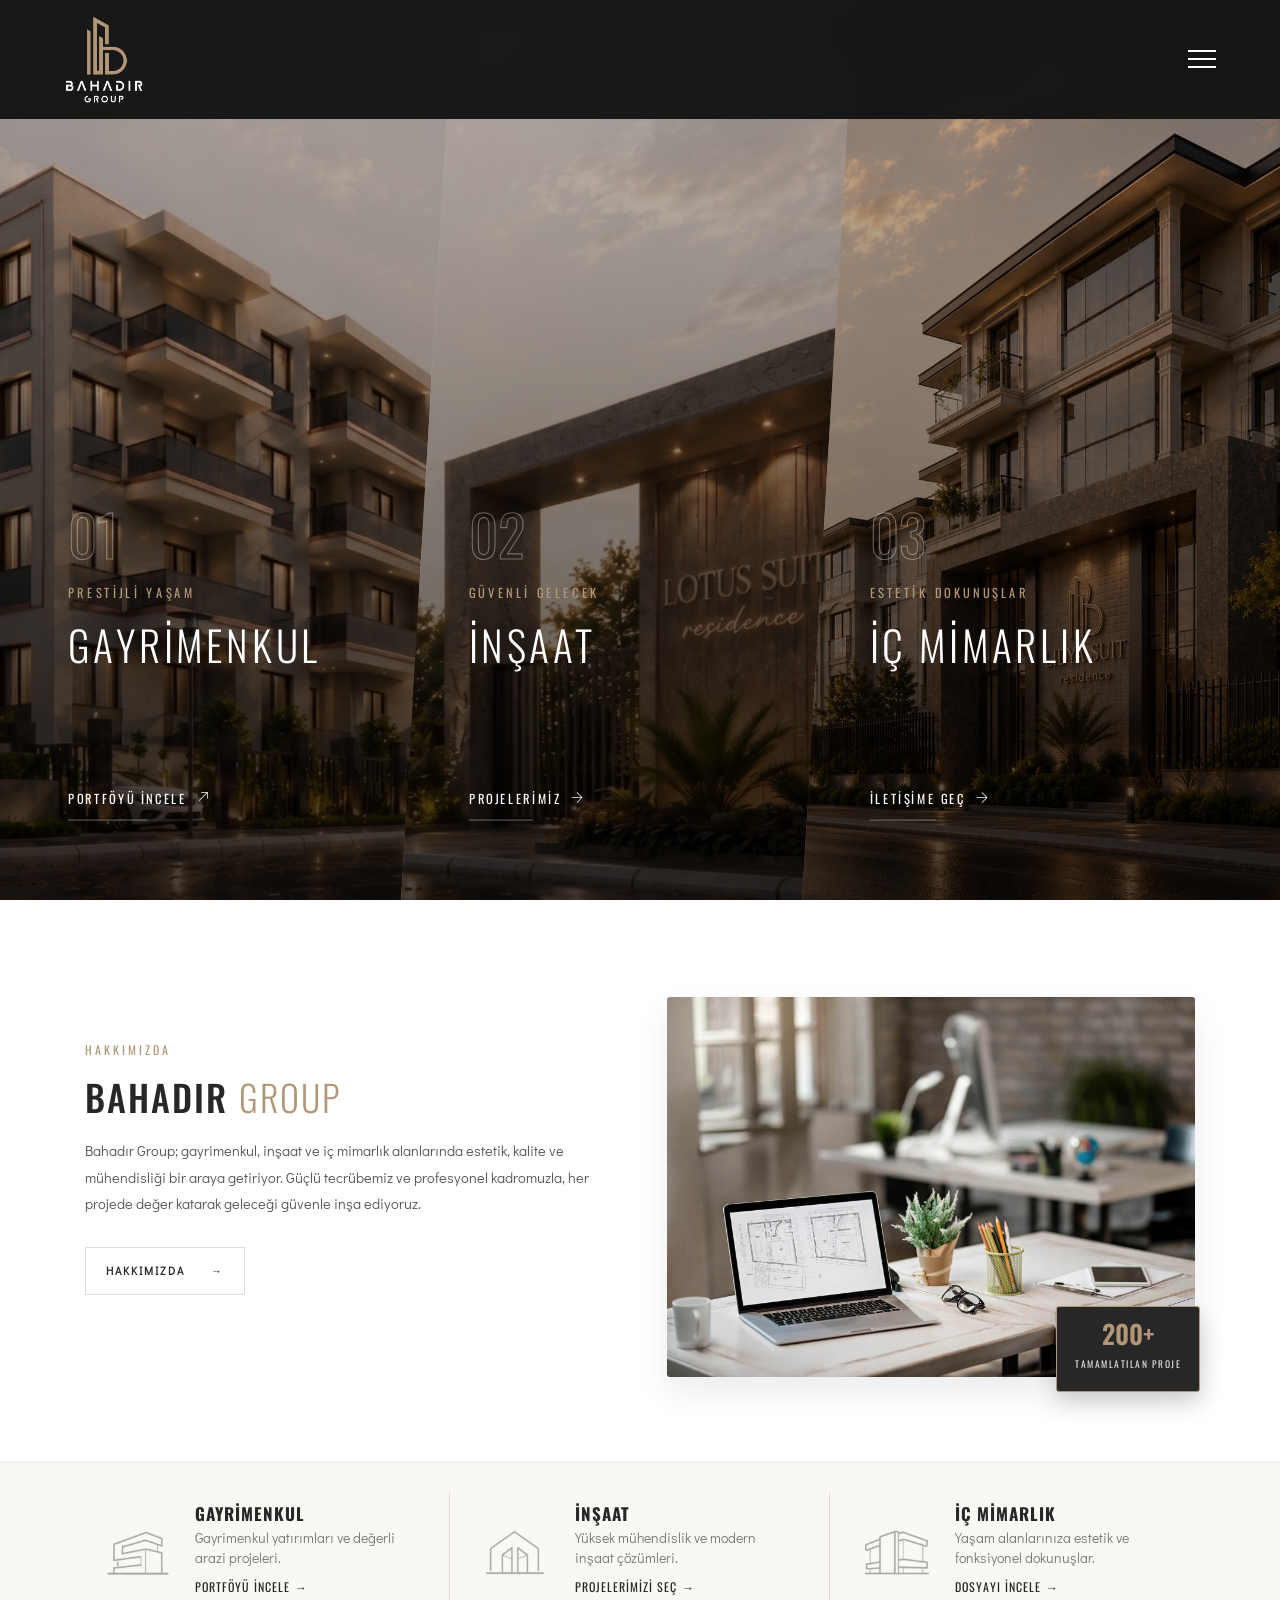
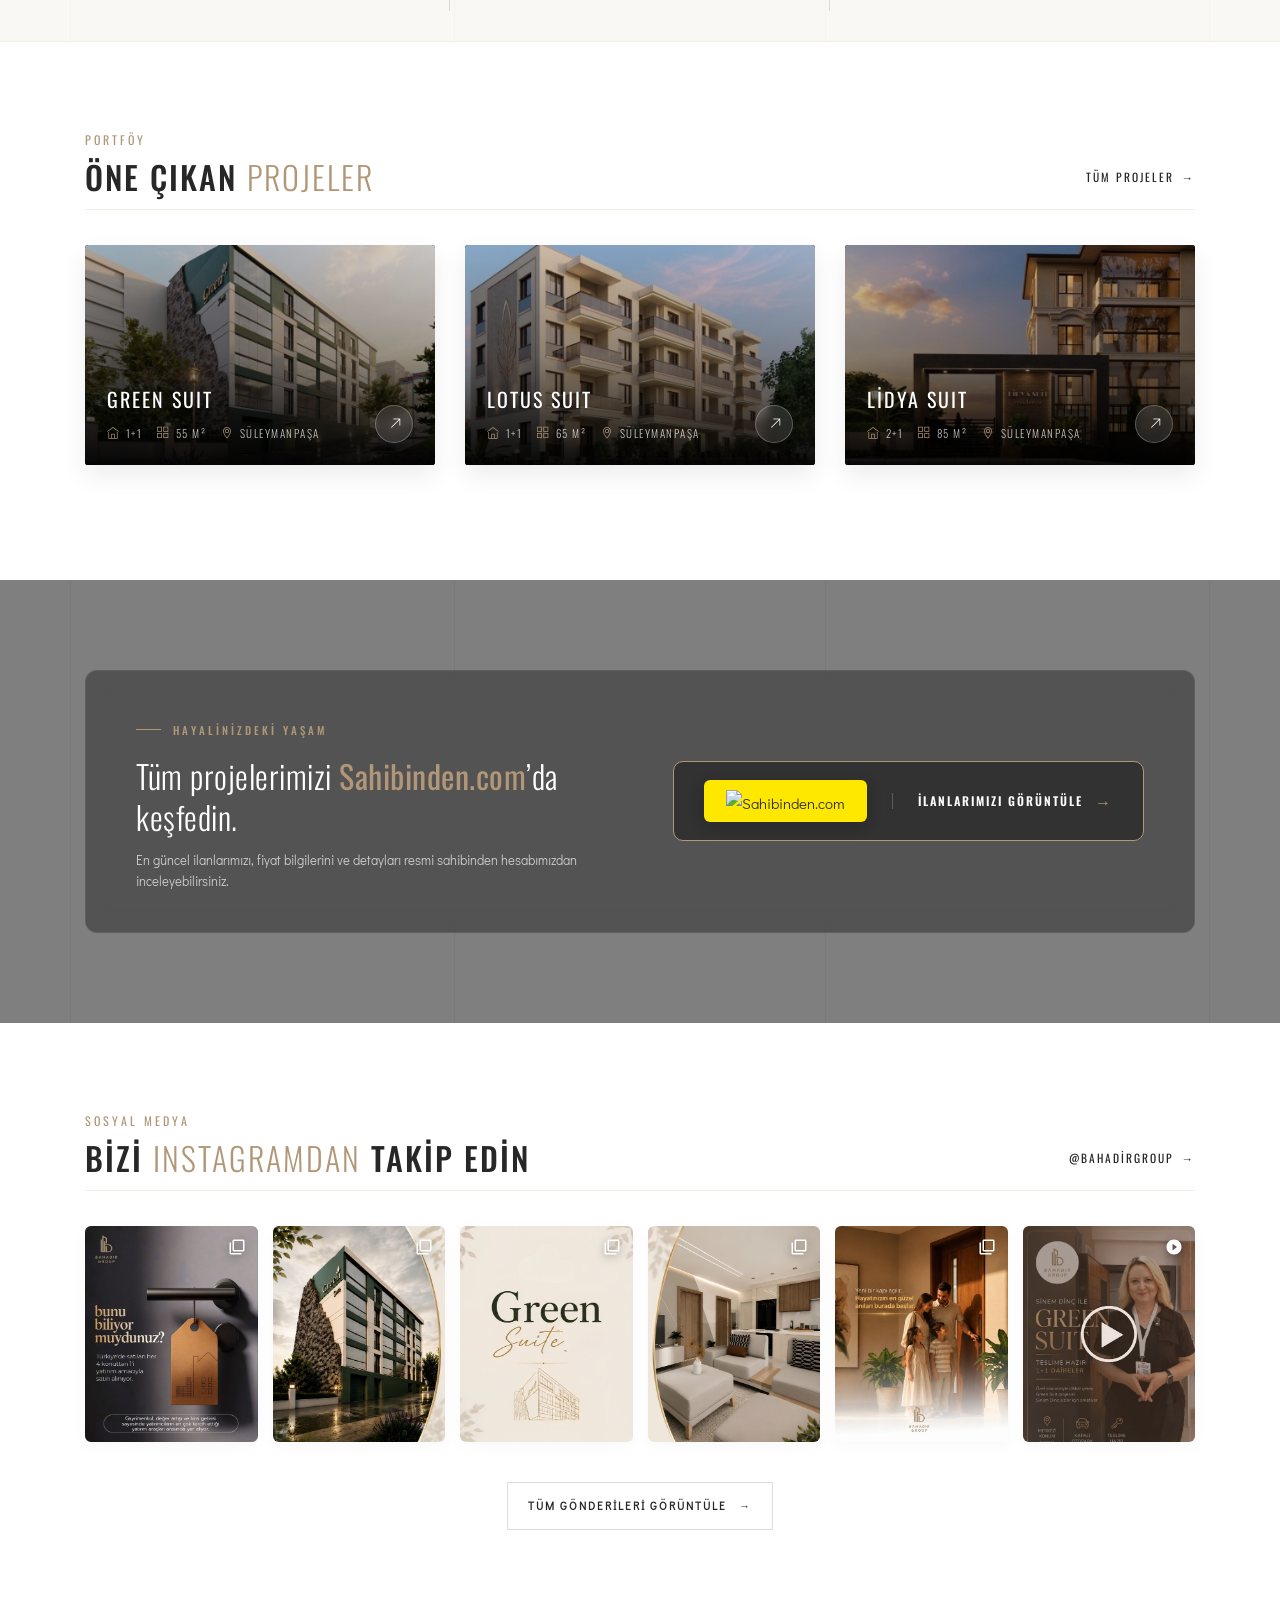
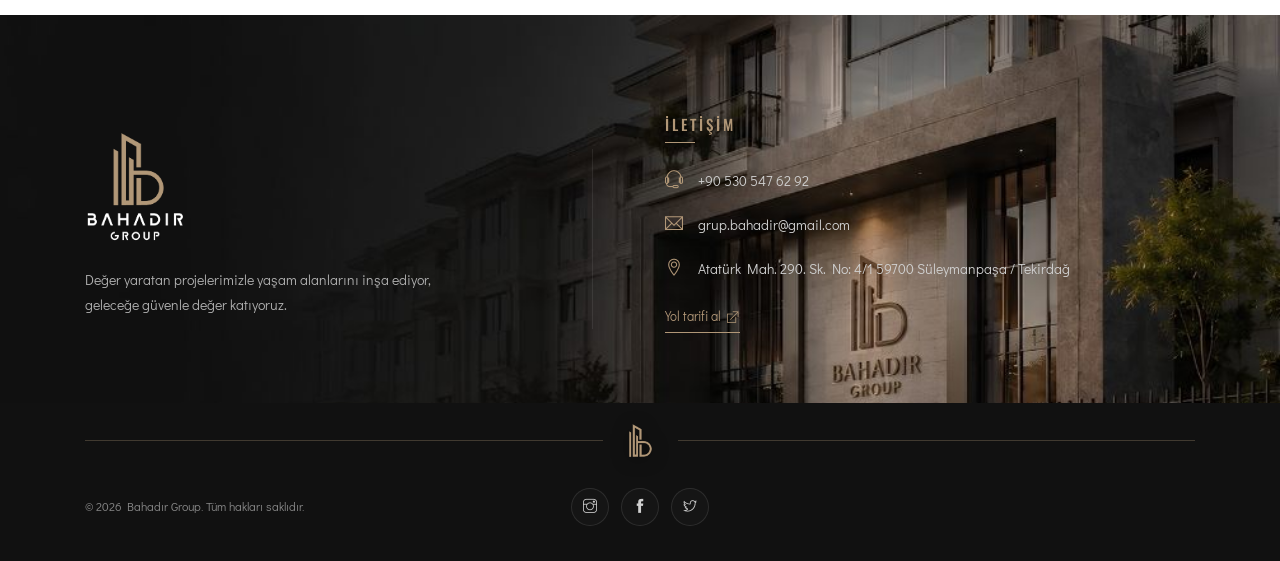
==== commit 82bdbda7: "update website" ====
--- a/index.html
+++ b/index.html
@@ -651,5 +651,33 @@
     <script src="js/before-after.js"></script>
     <script src="js/vegas.slider.min.js"></script>
     <script src="js/custom.js"></script>
+    <script>
+  document.addEventListener("DOMContentLoaded", function () {
+    function setupMobileAccordion() {
+      if (window.innerWidth <= 991) {
+        const cols = document.querySelectorAll('.diagonal-col');
+        if (!cols.length) return;
+
+        // Varsayılan ilk kartı açık yap
+        cols[0].classList.add('active-mobile');
+
+        cols.forEach(col => {
+          col.addEventListener('click', function (e) {
+            if (window.innerWidth <= 991) {
+              // Buton bağlantısına tıklandıysa kartı kapatma
+              if (e.target.closest('a')) return;
+
+              cols.forEach(c => c.classList.remove('active-mobile'));
+              this.classList.add('active-mobile');
+            }
+          });
+        });
+      }
+    }
+
+    setupMobileAccordion();
+    window.addEventListener('resize', setupMobileAccordion);
+  });
+</script>
 </body>
 </html>
--- a/css/style.css
+++ b/css/style.css
@@ -3921,118 +3921,136 @@
     background-color: #b19777;
 }
 
-/* Mobil Uyum */
-@media(max-width:991px){
+/* ==========================================================
+   MOBİL ACCORDION (GARANTİ & SAF CSS)
+   ========================================================== */
+@media screen and (max-width: 991px) {
+
+    .diagonal-hero {
+        height: auto !important;
+        min-height: calc(100vh - 80px) !important;
+        background: #0d0d0d !important;
+        padding-top: 80px !important;
+        padding-bottom: 30px !important;
+    }
+
     .diagonal-wrapper {
-        flex-direction: column;
-    }
-    .diagonal-col {
-        clip-path: none !important;
-        min-height: 33.33vh;
-        width: 100% !important;
-        margin-left: 0 !important;
-    }
-    .col-content {
-        left: 30px;
-        bottom: 35px;
-        width: auto;
-    }
-    .col-title {
-        font-size: 28px;
-    }
-    .col-num {
-        font-size: 40px;
-    }
-}
-
-
-/* ==========================================================================
-   MOBİL MÜKEMMELLEŞTİRME (HERO + NAVBAR REVİZE)
-   ========================================================================== */
-
-@media (max-width: 991px) {
-
-    /* --- 1. HERO SECTION MOBİL DÜZENİ --- */
-    .diagonal-hero {
-        height: auto !important; /* vh kısıtlaması kaldırıldı */
-        min-height: 100vh;
-        padding-top: 90px; /* Navbar altına girmemesi için dikey boşluk */
-    }
-
-    .diagonal-wrapper {
+        display: flex !important;
         flex-direction: column !important;
         height: auto !important;
+        gap: 10px !important;
+        padding: 0 15px !important;
     }
 
     .diagonal-col {
         clip-path: none !important;
         width: 100% !important;
-        margin-left: 0 !important;
-        height: 260px !important; /* Mobilde her karta sabit, ideal yükseklik */
+        margin: 0 !important;
+        height: 70px !important; /* Kapalı hal yüksekliği */
+        border: 1px solid rgba(177, 151, 119, 0.3) !important;
+        border-radius: 4px !important;
         position: relative !important;
+        overflow: hidden !important;
+        transition: height 0.45s cubic-bezier(0.25, 1, 0.5, 1) !important;
+        cursor: pointer !important;
+    }
+
+    /* Tıklanan / Aktif Kart Açılır */
+    .diagonal-col.active-mobile {
+        height: 300px !important; /* Açık hal yüksekliği */
+        border-color: #b19777 !important;
+        box-shadow: 0 10px 25px rgba(0,0,0,0.5) !important;
+    }
+
+    .col-overlay {
+        position: absolute !important;
+        inset: 0 !important;
+        background: linear-gradient(180deg, rgba(13,13,13,0.85) 0%, rgba(13,13,13,0.4) 50%, rgba(13,13,13,0.95) 100%) !important;
     }
 
     .col-content {
-        left: 25px !important;
-        bottom: 25px !important;
-        width: calc(100% - 50px) !important;
+        position: absolute !important;
+        inset: 0 !important;
+        padding: 18px 20px !important;
+        display: flex !important;
+        flex-direction: column !important;
+        justify-content: space-between !important;
+        width: 100% !important;
+        left: 0 !important;
+        bottom: 0 !important;
         transform: none !important;
-    }
-
-    /* Mobilde Başlık ve Numaraların Kesilmesini Önleme */
+        z-index: 10 !important;
+    }
+
     .col-num {
-        font-size: 32px !important;
-        margin-bottom: 4px !important;
+        font-family: 'Oswald', sans-serif !important;
+        font-size: 18px !important;
+        color: #b19777 !important;
+        -webkit-text-stroke: 0 !important;
+        margin-bottom: 0 !important;
     }
 
     .col-tag {
+        font-family: 'Oswald', sans-serif !important;
         font-size: 10px !important;
         letter-spacing: 2px !important;
-        margin-bottom: 4px !important;
+        color: rgba(255, 255, 255, 0.6) !important;
+        margin: 0 !important;
     }
 
     .col-title {
-        font-size: 26px !important;
-        margin-bottom: 6px !important;
-        line-height: 1.1 !important;
-    }
-
-    /* Mobilde Açıklama Metnini Gösterip Alanı Dolgunlaştırma */
+        font-family: 'Oswald', sans-serif !important;
+        font-size: 22px !important;
+        letter-spacing: 2px !important;
+        color: #ffffff !important;
+        margin: 0 !important;
+    }
+
+    .diagonal-col.active-mobile .col-title {
+        color: #b19777 !important;
+    }
+
+    /* Kapalıyken Gizle, Açılınca Göster */
+    .col-desc,
+    .col-btn {
+        opacity: 0 !important;
+        visibility: hidden !important;
+        transform: translateY(10px) !important;
+        transition: all 0.3s ease !important;
+    }
+
+    .diagonal-col.active-mobile .col-desc,
+    .diagonal-col.active-mobile .col-btn {
+        opacity: 1 !important;
+        visibility: visible !important;
+        transform: translateY(0) !important;
+    }
+
     .col-desc {
-        display: none !important; /* Mobilde dikey alanı daraltmamak için gizlendi */
+        display: block !important;
+        font-size: 12.5px !important;
+        line-height: 1.5 !important;
+        color: #b0b0b0 !important;
+        margin: 10px 0 !important;
     }
 
     .col-btn {
-        margin-top: 10px !important;
+        display: inline-flex !important;
+        align-items: center !important;
+        gap: 8px !important;
+        color: #ffffff !important;
+        font-family: 'Oswald', sans-serif !important;
         font-size: 11px !important;
+        letter-spacing: 2px !important;
         padding-bottom: 4px !important;
-    }
-    @media (max-width: 991px) {
-    /* 1. İlk Kartın Üstten Kesilmesini Önleme */
-    .diagonal-col:first-child .col-content {
-        top: 35px !important; /* Üstten içeriye doğru iterek 01 yazısının tamamen görünmesini sağlar */
-        bottom: auto !important;
-    }
-
-    /* 2. Diğer Kartların İçerik Hizalaması */
-    .diagonal-col .col-content {
-        left: 20px !important;
-        bottom: 20px !important;
-        width: calc(100% - 40px) !important;
-    }
-
-    /* 3. Numaraların Ölçüsünü Mobilde Kibarlaştırma */
-    .col-num {
-        font-size: 26px !important; /* 32px'den 26px'e çekildi, yazıların üstüne binmez */
-        margin-bottom: 2px !important;
-        opacity: 0.8 !important;
-    }
-
-    .col-title {
-        font-size: 24px !important; /* 26px'den 24px'e kibarlaştırıldı */
-        margin-bottom: 4px !important;
-    }
-}
+        border-bottom: 1px solid #b19777 !important;
+        width: fit-content !important;
+    }
+}
+
+
+
+
 
     /* --- 2. NAVBAR MOBİL DÜZENİ --- */
     .navbar {
@@ -4141,4 +4159,3 @@
     .mobile-nav-overlay ul li a:hover {
         color: #b19777;
     }
-}
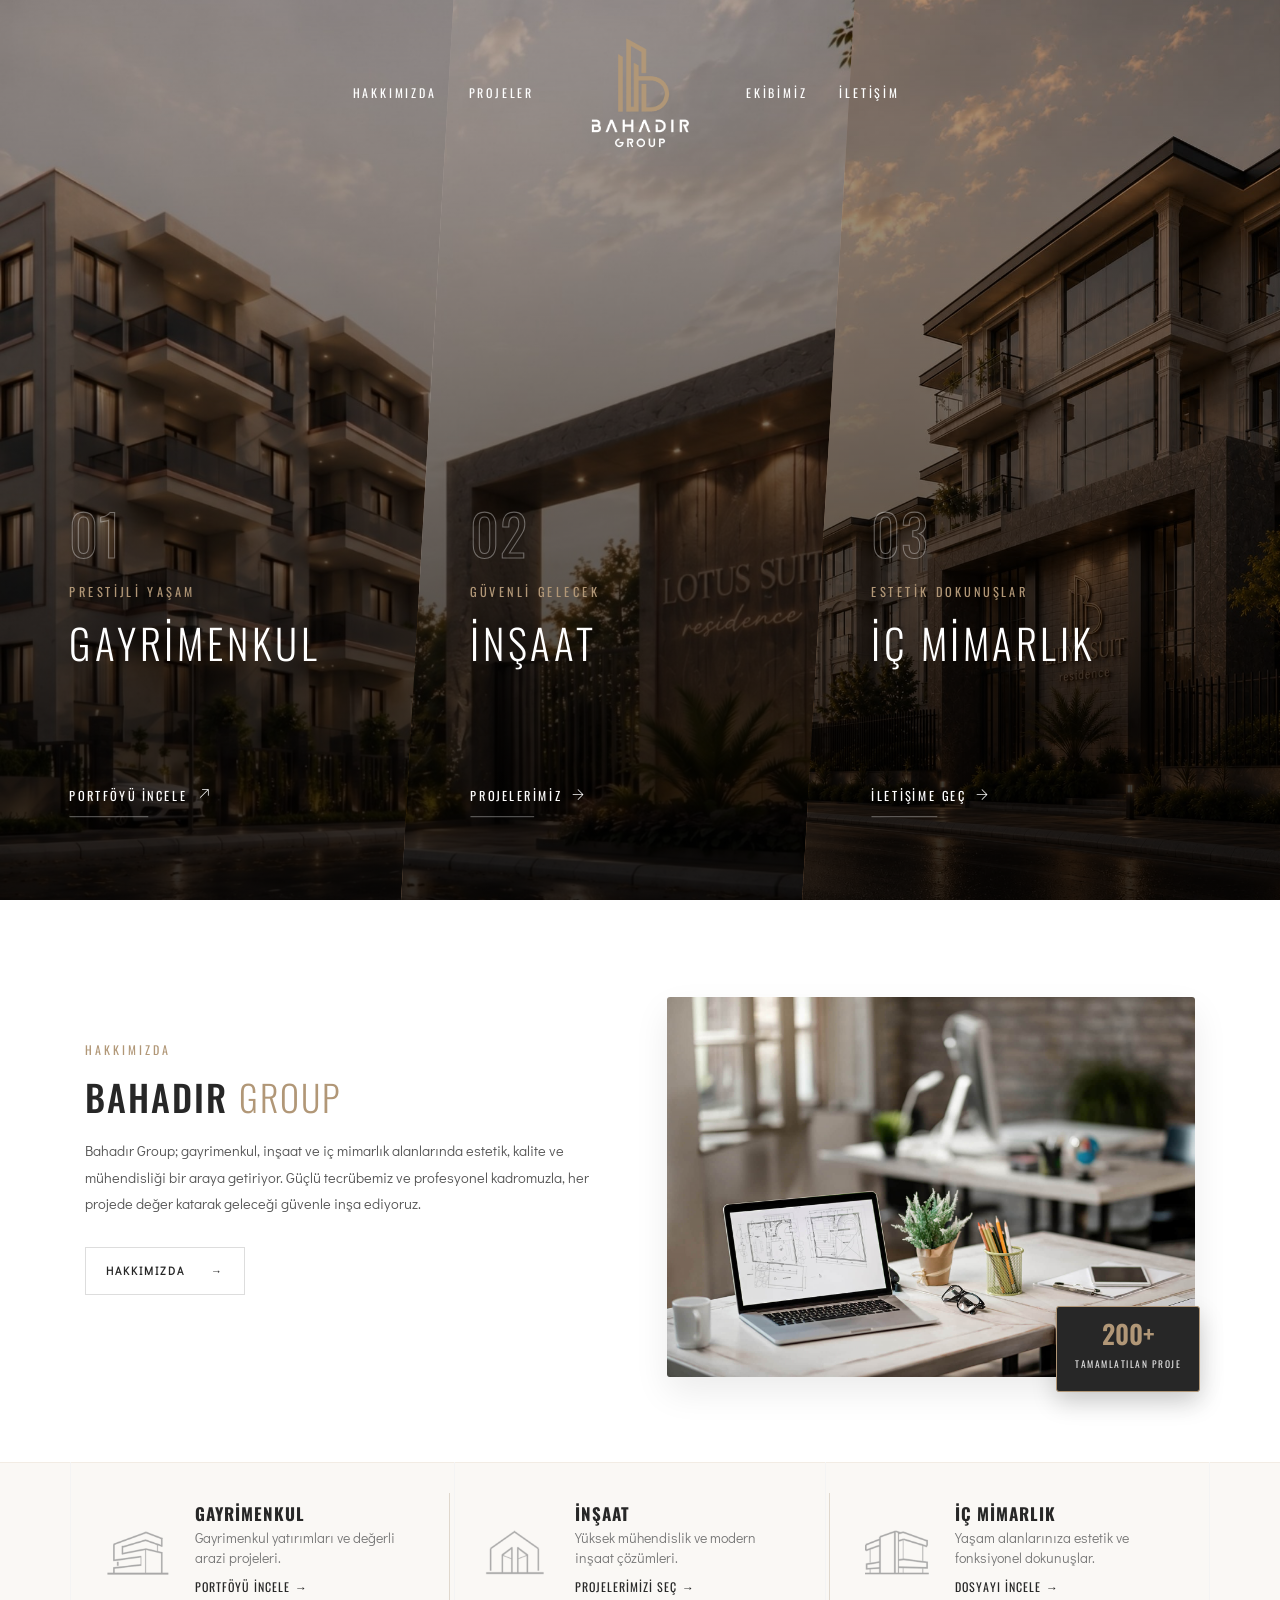
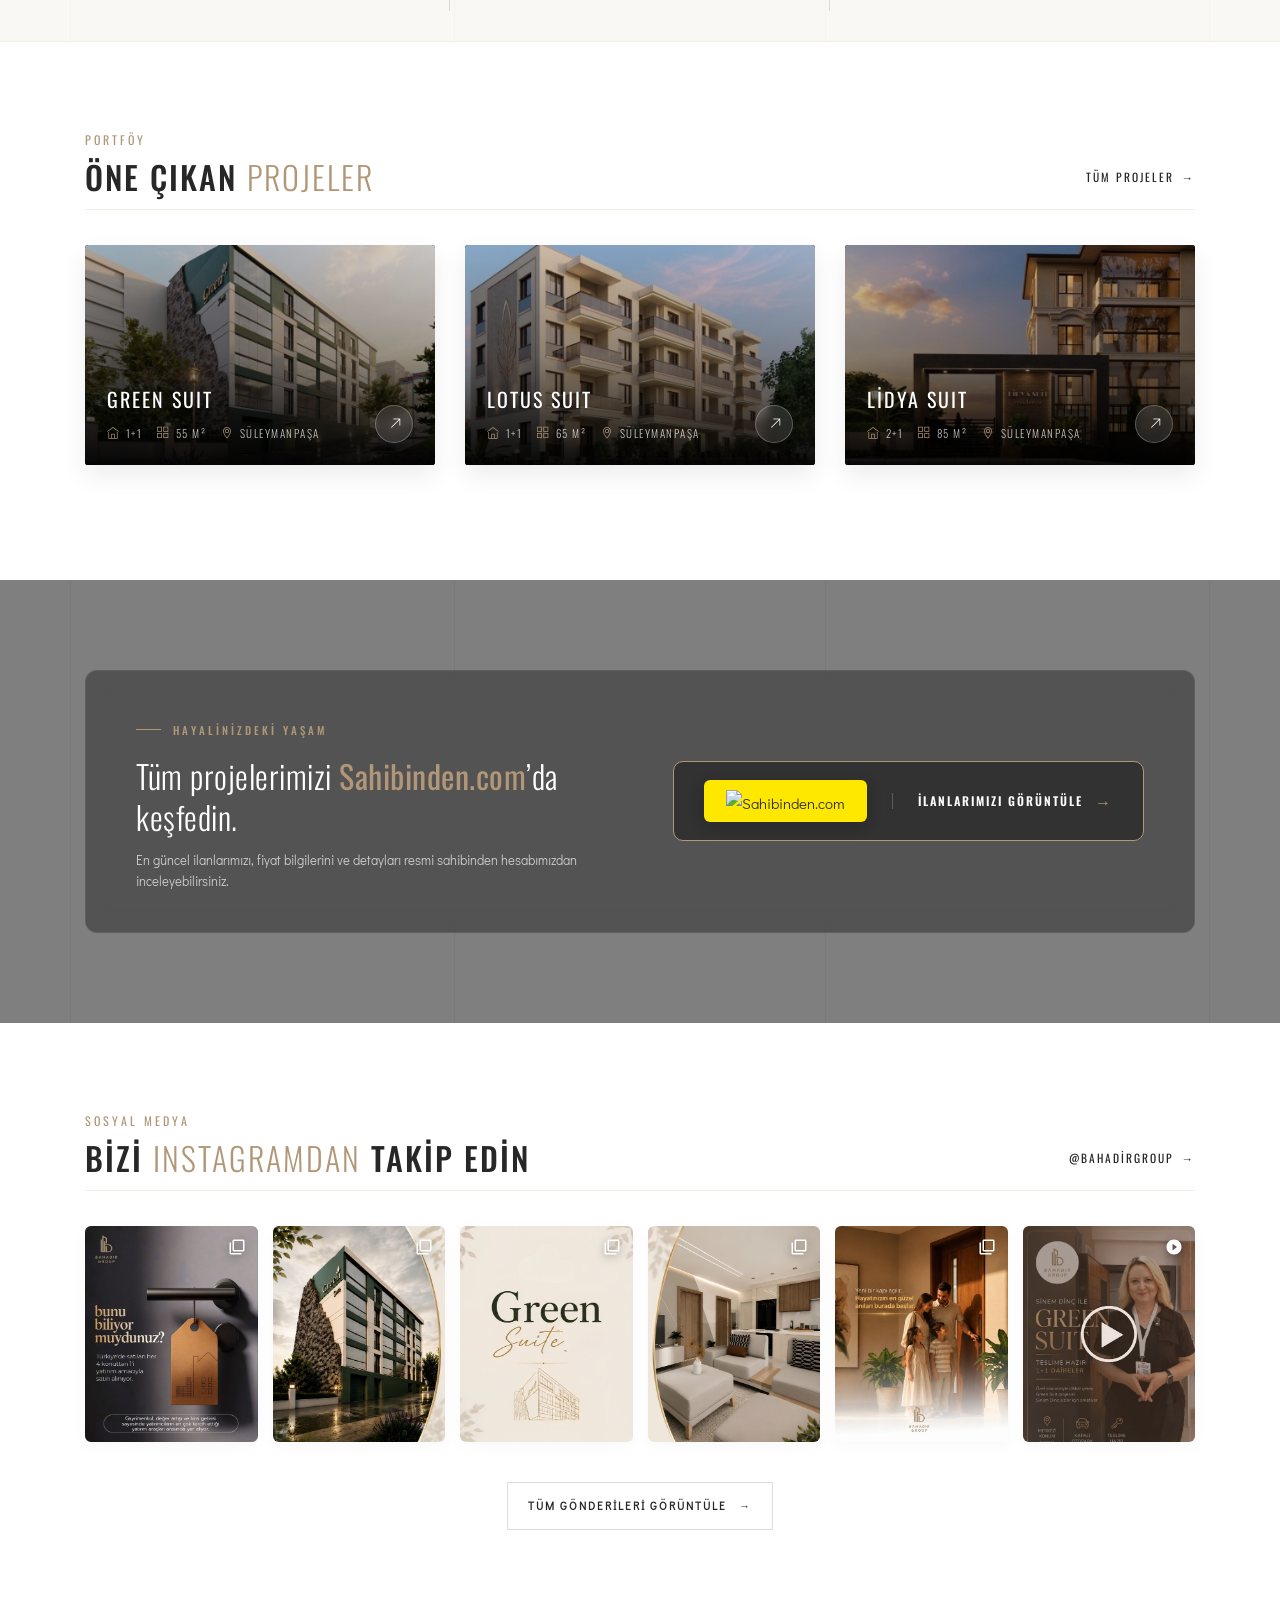
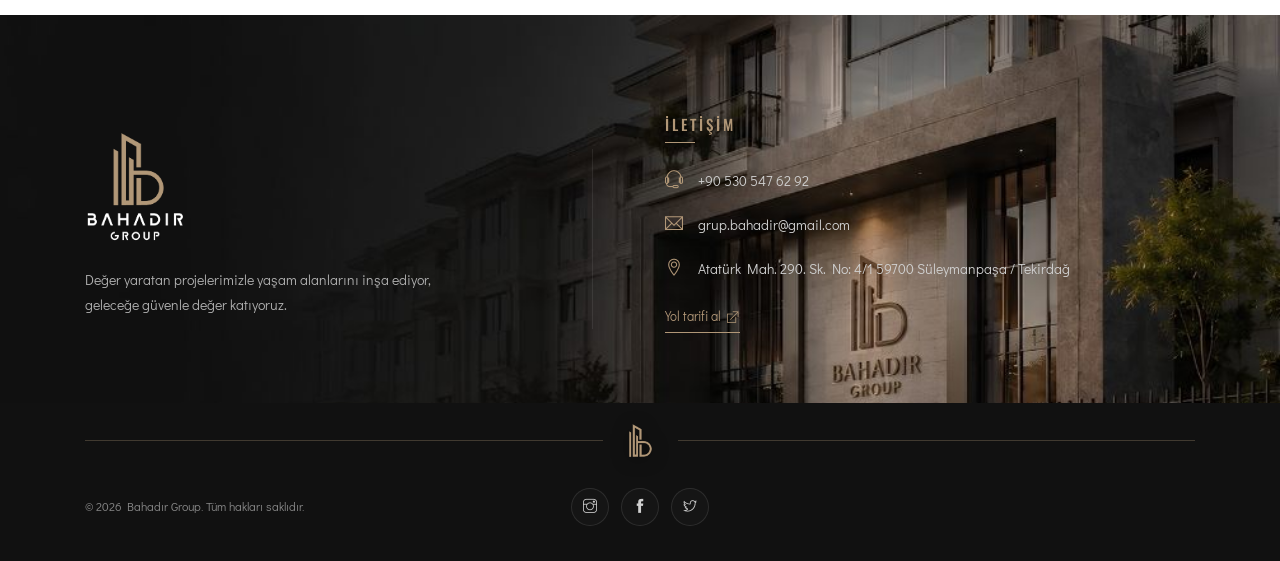
==== commit 2feed647: "update website" ====
--- a/index.html
+++ b/index.html
@@ -137,14 +137,13 @@
         </svg>
     </div>
     <!-- Navbar -->
- <nav class="navbar">
-
+<nav class="navbar">
     <div class="nav-container">
 
         <!-- Sol Menü -->
         <ul class="nav-menu left-menu">
-             <li><a href="about.html">Hakkımızda</a></li>
-             <li><a href="projects.html">Projeler</a></li>
+            <li><a href="about.html">Hakkımızda</a></li>
+            <li><a href="projects.html">Projeler</a></li>
         </ul>
 
         <!-- Logo -->
@@ -158,7 +157,7 @@
             <li><a href="contact.html">İletişim</a></li>
         </ul>
 
-        <!-- Mobil Menü -->
+        <!-- Mobil Hamburger Açma Butonu -->
         <div class="hamburger">
             <span></span>
             <span></span>
@@ -166,8 +165,34 @@
         </div>
 
     </div>
-
 </nav>
+
+<!-- Mobil Menü Tam Ekran Overlay -->
+<div class="mobile-nav-overlay">
+    <!-- Bağımsız X Kapatma Butonu -->
+    <div class="mobile-close-btn">
+        <span></span>
+        <span></span>
+    </div>
+
+    <!-- Menü Linkleri -->
+    <ul class="mobile-nav-menu">
+        <li><a href="index.html">Ana Sayfa</a></li>
+        <li><a href="about.html">Hakkımızda</a></li>
+        <li><a href="projects.html">Projeler</a></li>
+        <li><a href="team.html">Ekibimiz</a></li>
+        <li><a href="contact.html">İletişim</a></li>
+    </ul>
+
+    <!-- Alt Sosyal Medya (Tel no kaldırıldı) -->
+    <div class="mobile-nav-footer">
+        <div class="mobile-social">
+            <a href="https://www.instagram.com/bahadirgroup/" target="_blank"><i class="ti-instagram"></i></a>
+            <a href="https://www.facebook.com/groupbahadir" target="_blank"><i class="ti-facebook"></i></a>
+            <a href="https://twitter.com/bahadirgroup" target="_blank"><i class="ti-twitter"></i></a>
+        </div>
+    </div>
+</div>
     <!-- =========================================================
          YENİ DIAGONAL PREMIUM HERO (Üçlü Eğik Tasarım)
          ========================================================= -->
@@ -634,6 +659,8 @@
         </div>
     </div>
 </footer>
+
+
     <!-- jQuery -->
     <script src="js/jquery-3.5.1.min.js"></script>
     <script src="js/jquery-migrate-3.0.0.min.js"></script>
@@ -651,33 +678,8 @@
     <script src="js/before-after.js"></script>
     <script src="js/vegas.slider.min.js"></script>
     <script src="js/custom.js"></script>
-    <script>
-  document.addEventListener("DOMContentLoaded", function () {
-    function setupMobileAccordion() {
-      if (window.innerWidth <= 991) {
-        const cols = document.querySelectorAll('.diagonal-col');
-        if (!cols.length) return;
-
-        // Varsayılan ilk kartı açık yap
-        cols[0].classList.add('active-mobile');
-
-        cols.forEach(col => {
-          col.addEventListener('click', function (e) {
-            if (window.innerWidth <= 991) {
-              // Buton bağlantısına tıklandıysa kartı kapatma
-              if (e.target.closest('a')) return;
-
-              cols.forEach(c => c.classList.remove('active-mobile'));
-              this.classList.add('active-mobile');
-            }
-          });
-        });
-      }
-    }
-
-    setupMobileAccordion();
-    window.addEventListener('resize', setupMobileAccordion);
-  });
-</script>
+
+
+
 </body>
 </html>
--- a/css/style.css
+++ b/css/style.css
@@ -803,12 +803,8 @@
     transition: all .5s;
 }
 
-@media (max-width: 767px) {
-    .slider-grid-bg .grid-item .grid-con:hover .title {
-        color: #000 !important; 
-    }
-
-}
+
+
 
 /* dark-light icon */
 .dark-mode-icon {
@@ -914,33 +910,6 @@
 }
 
  
-
-@media only screen and (max-width:1199px) {
-    .slider-grid-bg .grid-con {
-        min-height: 300px
-    }
-    .slider-grid-bg .grid-con-active,
-    .slider-grid-bg .grid-con:hover {
-        min-height: 300px;
-    }
-}
-@media only screen and (max-width:767px) {
-    .slider-grid-bg {
-        padding-top: 180px;
-    }
-    .slider-grid-bg .grid-con {
-        min-height: 240px
-    }
-    .slider-grid-bg .grid-con-active,
-    .slider-grid-bg .grid-con:hover {
-        min-height: 240px;
-    }
-    
-     .lang-wrap,
-    .slider-grid-bg .arrow {
-        display: none;
-    }
-}
 
 
 
@@ -997,18 +966,7 @@
     font-weight: 400;
     letter-spacing: 10px;
 }
-#kenburnsSliderContainer .vegas-overlay {}
-@media screen and (max-width: 767px) {
-.kenburns-inner .caption h4 {
-    font-size: 12px;
-}   
-.kenburns-inner .caption h1 {
-     font-size: 26px;
-    margin-bottom: 15px;
-    letter-spacing: 5px;
-    line-height: 1.5em;
-}
-}
+
 
 
 
@@ -1055,40 +1013,6 @@
 }
 .banner-header p a {
     color: #b19777;
-}
-@media screen and (max-width: 767px) {
-    .banner-header {
-        height: 30vh;
-        margin-top: 70px;
-    }
-    .banner-header h6 {
-        font-size: 12px;
-        font-weight: 400;
-        margin-bottom: 10px;
-    }
-    .banner-header h6 a:hover {
-        color: #b19777;
-    }
-    .banner-header h6 i {
-        margin: 0 15px;
-        font-size: 10px;
-    }
-    .banner-header h5 {}
-    .banner-header h1 {}
-    .banner-header p {
-        font-size: 20px;
-        color: #777;
-    }
-}
-.banner-img:after {
-    position: absolute;
-    height: 100%;
-    right: 0;
-    left: 0;
-    content: "";
-    background: -webkit-linear-gradient(bottom, rgba(39, 39, 39, 1) 0%, rgba(39, 39, 39, .8) 100%, rgba(39, 39, 39, 0.5) 100%);
-    background: linear-gradient(to top, rgba(39, 39, 39, 1) 0%, rgba(39, 39, 39, 0.8) 100%, rgba(39, 39, 39, 0.5) 100%);
-    object-fit: cover;
 }
 
 
@@ -1187,18 +1111,7 @@
 .position-relative {
   position: relative !important;
 }
-@media screen and (max-width: 767px) {
-    .video-fullscreen-wrap .video-fullscreen-inner h1 {
-        font-size: 30px;
-        margin-bottom: 15px;
-        letter-spacing: 10px;
-        line-height: 1.35em;
-    }
-    .video-fullscreen-wrap .video-fullscreen-inner p {
-    font-size: 15px;
-    margin-right: 10px;
-    }
-}
+
 
 
 /* ==========================================================
@@ -3757,7 +3670,7 @@
     color: #fff;
 }
 /* ==========================================================
-   PREMIUM DIAGONAL HERO (DENGELENMİŞ / ORTA ÖLÇEK)
+   PREMIUM DIAGONAL HERO (MASAÜSTÜ ANA STİLLER - YAVAŞ & AKICI ANİMASYON)
 ========================================================== */
 .diagonal-hero {
     position: relative;
@@ -3773,6 +3686,7 @@
     height: 100%;
 }
 
+/* Sütunların Genişleme Geçiş Süresi 1.2 Saniyeye Çekildi */
 .diagonal-col { 
     position: relative; 
     flex: 1; 
@@ -3782,7 +3696,7 @@
     clip-path: polygon(11% 0%, 100% 0%, 89% 100%, 0% 100%); 
     width: 112%; 
     margin-left: -6%; 
-    transition: filter .6s ease; 
+    transition: flex 1.2s cubic-bezier(0.25, 1, 0.3, 1), filter 1.2s ease; 
 }
 
 .diagonal-col:first-child {
@@ -3796,15 +3710,17 @@
 
 .diagonal-col:hover {
     z-index: 5;
-}
-
+    flex: 1.25;
+}
+
+/* Arka Plan Görselinin Ağır Büyüme (Zoom) Hızı: 2.2 Saniye */
 .col-inner {
     position: absolute;
     inset: 0;
     background-size: cover;
     background-position: center;
-    transform: scale(1.09); 
-    transition: transform 1.1s cubic-bezier(.25,.8,.25,1);
+    transform: scale(1.08); 
+    transition: transform 2.2s cubic-bezier(0.25, 1, 0.3, 1);
 }
 
 .diagonal-col:hover .col-inner {
@@ -3816,36 +3732,37 @@
     inset: 0;
     background: linear-gradient(
         180deg,
-        rgba(0,0,0,.15),
-        rgba(0,0,0,.75)
+        rgba(0,0,0,.25),
+        rgba(0,0,0,.85)
     );
-    transition: .45s;
-}
-
-/* İçerik Pozisyonu ve Ölçüleri */
+    transition: opacity 1s ease;
+}
+
+/* İçeriklerin Yukarı Kayma Geçişi: 1 Saniye */
 .col-content {
     position: absolute;
-    left: 82px;              /* 90px ve 75px ortası */
-    bottom: 110px;           /* 135px ve 85px ortası - Hem yukarı kaçmaz hem alta yapışmaz */
-    width: 320px;            /* 340px ve 300px ortası */
+    left: 82px;
+    bottom: 110px;
+    width: 320px;
     z-index: 10;
     color: #fff;
-    transition: .45s cubic-bezier(.25,.8,.25,1);
+    transition: transform 1s cubic-bezier(0.25, 1, 0.3, 1);
 }
 
 .diagonal-col:hover .col-content {
     transform: translateY(-12px);
 }
 
+/* Numaraların Renginin Ağır Değişimi */
 .col-num {
     display: block;
-    font-family: 'Oswald';
-    font-size: 52px;         /* 58px ve 46px ortası */
+    font-family: 'Oswald', sans-serif;
+    font-size: 52px;
     line-height: 1;
     color: transparent;
     -webkit-text-stroke: 1px rgba(255,255,255,.35); 
     margin-bottom: 15px;
-    transition: color 0.45s ease, -webkit-text-stroke 0.45s ease;
+    transition: color 1s ease, -webkit-text-stroke 1s ease;
 }
 
 .diagonal-col:hover .col-num {
@@ -3855,7 +3772,7 @@
 
 .col-tag {
     display: block;
-    font-family: 'Oswald';
+    font-family: 'Oswald', sans-serif;
     font-size: 11.5px;
     letter-spacing: 2.8px;
     color: #b19777;
@@ -3863,21 +3780,22 @@
 }
 
 .col-title {
-    font-family: 'Oswald';
-    font-size: 38px;         /* 42px ve 34px ortası - Okunaklı ve heybetli */
+    font-family: 'Oswald', sans-serif;
+    font-size: 38px;
     font-weight: 300;
     letter-spacing: 3.5px;
     color: #fff;
     margin-bottom: 15px;
 }
 
+/* Açıklama Yazısının Yavaşça Belirmesi */
 .col-desc {
-    font-size: 14px;         /* 15px ve 13.5px ortası */
+    font-size: 14px;
     line-height: 1.7;
     color: rgba(255,255,255,.75);
     opacity: 0;
     transform: translateY(18px);
-    transition: .45s;
+    transition: opacity 1s ease, transform 1s cubic-bezier(0.25, 1, 0.3, 1);
 }
 
 .diagonal-col:hover .col-desc {
@@ -3892,14 +3810,15 @@
     margin-top: 22px;
     color: #fff;
     text-decoration: none;
-    font-family: 'Oswald';
+    font-family: 'Oswald', sans-serif;
     font-size: 11.5px;
     letter-spacing: 2px;
     padding-bottom: 7px;
     position: relative;
-    transition: color .35s;
-}
-
+    transition: color 0.5s ease;
+}
+
+/* Çizginin Uzama Hızı: 0.8 Saniye */
 .col-btn::after {
     content: '';
     position: absolute;
@@ -3908,7 +3827,7 @@
     width: 55%; 
     height: 1px;
     background-color: rgba(255,255,255,.35);
-    transition: width 0.4s cubic-bezier(.25,.8,.25,1), background-color 0.4s;
+    transition: width 0.8s cubic-bezier(0.25, 1, 0.3, 1), background-color 0.8s ease;
 }
 
 .col-btn:hover {
@@ -3920,165 +3839,175 @@
     width: 100%;
     background-color: #b19777;
 }
-
 /* ==========================================================
-   MOBİL ACCORDION (GARANTİ & SAF CSS)
-   ========================================================== */
+   MASAÜSTÜ VE MOBİL İZOLASYON BLOĞU
+========================================================== */
+
+/* Masaüstü Ekranlarda (992px ve üzeri) Mobil Elemanları Kilitler */
+@media screen and (min-width: 992px) {
+    .hamburger,
+    .mobile-nav-overlay,
+    .mobile-close-btn {
+        display: none !important;
+    }
+    
+    .nav-menu.left-menu,
+    .nav-menu.right-menu {
+        display: flex !important;
+    }
+}
+
+/* Sadece Mobil Ekranlarda (991px ve altı) Çalışan Kodlar */
 @media screen and (max-width: 991px) {
 
+    /* Masaüstü Menüyü Mobilde Gizle */
+    .nav-menu.left-menu,
+    .nav-menu.right-menu {
+        display: none !important;
+    }
+
+    /* Navbar Mobil Temel Yapı */
+    .navbar {
+        position: fixed !important;
+        top: 0 !important;
+        left: 0 !important;
+        width: 100% !important;
+        height: 75px !important;
+        background: transparent !important;
+        box-shadow: none !important;
+        z-index: 9999 !important;
+        padding: 0 20px !important;
+        display: flex !important;
+        align-items: center !important;
+    }
+
+    .navbar .nav-container {
+        display: flex !important;
+        align-items: center !important;
+        justify-content: space-between !important;
+        width: 100% !important;
+    }
+
+    .navbar .logo {
+        margin: 0 !important;
+    }
+
+    .navbar .logo img,
+    .navbar.nav-scroll .logo img {
+        max-height: 48px !important;
+        width: auto !important;
+        display: block !important;
+        object-fit: contain !important;
+        filter: none !important;
+    }
+
+    /* Mobilde Aşağı Kaydırınca Beyaz Header */
+    .navbar.nav-scroll {
+        position: fixed !important;
+        top: 0 !important;
+        left: 0 !important;
+        width: 100% !important;
+        height: 75px !important;
+        background: #ffffff !important;
+        box-shadow: 0 4px 15px rgba(0,0,0,0.06) !important;
+        border-bottom: 1px solid #ececec !important;
+    }
+
+    /* Hero Mobil */
     .diagonal-hero {
-        height: auto !important;
-        min-height: calc(100vh - 80px) !important;
-        background: #0d0d0d !important;
-        padding-top: 80px !important;
-        padding-bottom: 30px !important;
+        height: 100vh !important;
+        min-height: 550px !important;
+        padding-top: 75px !important;
+        box-sizing: border-box !important;
+        background: #111111 !important;
+        position: relative !important;
     }
 
     .diagonal-wrapper {
         display: flex !important;
         flex-direction: column !important;
-        height: auto !important;
-        gap: 10px !important;
-        padding: 0 15px !important;
+        height: 100% !important;
+        width: 100% !important;
     }
 
     .diagonal-col {
+        width: 100% !important;
+        margin-left: 0 !important;
         clip-path: none !important;
-        width: 100% !important;
-        margin: 0 !important;
-        height: 70px !important; /* Kapalı hal yüksekliği */
-        border: 1px solid rgba(177, 151, 119, 0.3) !important;
-        border-radius: 4px !important;
+        flex: 1 !important;
         position: relative !important;
         overflow: hidden !important;
-        transition: height 0.45s cubic-bezier(0.25, 1, 0.5, 1) !important;
-        cursor: pointer !important;
-    }
-
-    /* Tıklanan / Aktif Kart Açılır */
-    .diagonal-col.active-mobile {
-        height: 300px !important; /* Açık hal yüksekliği */
-        border-color: #b19777 !important;
-        box-shadow: 0 10px 25px rgba(0,0,0,0.5) !important;
+        border-bottom: 1px solid rgba(255, 255, 255, 0.1) !important;
+    }
+
+    .diagonal-col:last-child {
+        border-bottom: none !important;
+    }
+
+    .col-inner {
+        position: absolute !important;
+        inset: 0 !important;
+        background-size: cover !important;
+        background-position: center !important;
     }
 
     .col-overlay {
         position: absolute !important;
         inset: 0 !important;
-        background: linear-gradient(180deg, rgba(13,13,13,0.85) 0%, rgba(13,13,13,0.4) 50%, rgba(13,13,13,0.95) 100%) !important;
+        background: linear-gradient(180deg, rgba(0,0,0,0.2) 0%, rgba(0,0,0,0.75) 100%) !important;
     }
 
     .col-content {
         position: absolute !important;
-        inset: 0 !important;
-        padding: 18px 20px !important;
-        display: flex !important;
-        flex-direction: column !important;
-        justify-content: space-between !important;
-        width: 100% !important;
-        left: 0 !important;
-        bottom: 0 !important;
-        transform: none !important;
+        left: 20px !important;
+        bottom: 12px !important;
+        top: auto !important;
+        width: calc(100% - 40px) !important;
         z-index: 10 !important;
+        padding-top: 0 !important;
     }
 
     .col-num {
-        font-family: 'Oswald', sans-serif !important;
-        font-size: 18px !important;
+        font-size: 22px !important;
+        margin-bottom: 0px !important;
+        display: inline-block !important;
+        margin-right: 6px !important;
         color: #b19777 !important;
-        -webkit-text-stroke: 0 !important;
-        margin-bottom: 0 !important;
+        -webkit-text-stroke: 0px transparent !important;
     }
 
     .col-tag {
-        font-family: 'Oswald', sans-serif !important;
+        display: inline-block !important;
         font-size: 10px !important;
         letter-spacing: 2px !important;
-        color: rgba(255, 255, 255, 0.6) !important;
-        margin: 0 !important;
+        color: #b19777 !important;
     }
 
     .col-title {
         font-family: 'Oswald', sans-serif !important;
-        font-size: 22px !important;
+        font-size: 19px !important;
         letter-spacing: 2px !important;
+        margin-bottom: 2px !important;
         color: #ffffff !important;
-        margin: 0 !important;
-    }
-
-    .diagonal-col.active-mobile .col-title {
-        color: #b19777 !important;
-    }
-
-    /* Kapalıyken Gizle, Açılınca Göster */
-    .col-desc,
+        white-space: nowrap !important;
+    }
+
+    .col-desc {
+        display: none !important;
+    }
+
     .col-btn {
-        opacity: 0 !important;
-        visibility: hidden !important;
-        transform: translateY(10px) !important;
-        transition: all 0.3s ease !important;
-    }
-
-    .diagonal-col.active-mobile .col-desc,
-    .diagonal-col.active-mobile .col-btn {
-        opacity: 1 !important;
-        visibility: visible !important;
-        transform: translateY(0) !important;
-    }
-
-    .col-desc {
-        display: block !important;
-        font-size: 12.5px !important;
-        line-height: 1.5 !important;
-        color: #b0b0b0 !important;
-        margin: 10px 0 !important;
-    }
-
-    .col-btn {
-        display: inline-flex !important;
-        align-items: center !important;
-        gap: 8px !important;
+        margin-top: 2px !important;
+        font-size: 10px !important;
         color: #ffffff !important;
-        font-family: 'Oswald', sans-serif !important;
-        font-size: 11px !important;
-        letter-spacing: 2px !important;
-        padding-bottom: 4px !important;
-        border-bottom: 1px solid #b19777 !important;
-        width: fit-content !important;
-    }
-}
-
-
-
-
-
-    /* --- 2. NAVBAR MOBİL DÜZENİ --- */
-    .navbar {
-        top: 0 !important;
-        padding: 15px 0 !important;
-        background: rgba(17, 17, 17, 0.95) !important;
-        backdrop-filter: blur(10px);
-    }
-
-    .nav-container {
-        width: 90% !important;
-        justify-content: space-between !important;
-    }
-
-    .left-menu,
-    .right-menu {
-        display: none !important; /* Masaüstü menüleri gizle */
-    }
-
-    .logo {
-        margin: 0 !important;
-    }
-
-    .logo img {
-        width: 80px !important;
-    }
-
-    /* Hamburger Menü İkonu */
+    }
+
+    .col-btn::after {
+        width: 100% !important;
+        background-color: #b19777 !important;
+    }
+
+    /* Hamburger Buton Görünürlük Ve Renk Yönetimi */
     .hamburger {
         display: flex !important;
         flex-direction: column;
@@ -4086,48 +4015,43 @@
         width: 28px;
         height: 18px;
         cursor: pointer;
-        z-index: 1001;
+        z-index: 99999 !important;
     }
 
     .hamburger span {
         display: block;
         width: 100%;
         height: 2px;
-        background-color: #ffffff;
+        border-radius: 2px;
         transition: all 0.3s ease;
     }
 
-    /* Hamburger Aktif (X) Durumu */
-    .hamburger.active span:nth-child(1) {
-        transform: translateY(8px) rotate(45deg);
-        background-color: #b19777;
-    }
-
-    .hamburger.active span:nth-child(2) {
-        opacity: 0;
-    }
-
-    .hamburger.active span:nth-child(3) {
-        transform: translateY(-8px) rotate(-45deg);
-        background-color: #b19777;
-    }
-
-    /* Mobil Açılır Menü Perdesi */
+    /* En üstteyken (Siyah zemin): BEYAZ ÇİZGİLER */
+    .navbar .hamburger span {
+        background-color: #ffffff !important;
+    }
+
+    /* Kaydırılınca (Beyaz zemin): KOYU GRİ / SIYAH ÇİZGİLER */
+    .navbar.nav-scroll .hamburger span {
+        background-color: #272727 !important;
+    }
+
+    /* Mobil Overlay Menü */
     .mobile-nav-overlay {
         position: fixed;
         top: 0;
         left: 0;
-        width: 100%;
+        width: 100vw;
         height: 100vh;
-        background: #111111;
-        z-index: 998;
+        background-color: #0f0f0f;
+        z-index: 999999 !important;
         display: flex;
         flex-direction: column;
         align-items: center;
         justify-content: center;
         opacity: 0;
         visibility: hidden;
-        transition: all 0.4s ease;
+        transition: all 0.35s cubic-bezier(0.25, 1, 0.5, 1);
     }
 
     .mobile-nav-overlay.active {
@@ -4135,27 +4059,92 @@
         visibility: visible;
     }
 
-    .mobile-nav-overlay ul {
+    .mobile-close-btn {
+        position: absolute;
+        top: 25px;
+        right: 25px;
+        width: 32px;
+        height: 32px;
+        cursor: pointer;
+        z-index: 1000000;
+        display: flex;
+        align-items: center;
+        justify-content: center;
+    }
+
+    .mobile-close-btn span {
+        position: absolute;
+        width: 26px;
+        height: 2px;
+        background-color: #b19777;
+        border-radius: 2px;
+        transition: transform 0.3s ease;
+    }
+
+    .mobile-close-btn span:nth-child(1) { transform: rotate(45deg); }
+    .mobile-close-btn span:nth-child(2) { transform: rotate(-45deg); }
+
+    .mobile-nav-menu {
         list-style: none;
         padding: 0;
         margin: 0;
         text-align: center;
     }
 
-    .mobile-nav-overlay ul li {
-        margin: 18px 0;
-    }
-
-    .mobile-nav-overlay ul li a {
+    .mobile-nav-menu li {
+        margin: 20px 0;
+        opacity: 0;
+        transform: translateY(20px);
+        transition: opacity 0.35s ease, transform 0.35s ease;
+    }
+
+    .mobile-nav-overlay.active .mobile-nav-menu li {
+        opacity: 1;
+        transform: translateY(0);
+    }
+
+    .mobile-nav-menu a {
         font-family: 'Oswald', sans-serif;
-        font-size: 22px;
-        letter-spacing: 3px;
+        font-size: 24px;
+        font-weight: 300;
+        letter-spacing: 4px;
         color: #ffffff;
         text-transform: uppercase;
         text-decoration: none;
-        transition: color 0.3s ease;
-    }
-
-    .mobile-nav-overlay ul li a:hover {
-        color: #b19777;
-    }
+    }
+
+    .mobile-nav-footer {
+        margin-top: 40px;
+        text-align: center;
+        opacity: 0;
+        transform: translateY(20px);
+        transition: all 0.35s ease 0.4s;
+    }
+
+    .mobile-nav-overlay.active .mobile-nav-footer {
+        opacity: 1;
+        transform: translateY(0);
+    }
+
+    .mobile-nav-footer .mobile-social {
+        display: flex;
+        gap: 15px;
+        justify-content: center;
+    }
+
+    .mobile-nav-footer .mobile-social a {
+        width: 42px;
+        height: 42px;
+        border-radius: 50%;
+        border: 1px solid rgba(255, 255, 255, 0.15);
+        display: flex;
+        align-items: center;
+        justify-content: center;
+        color: #ffffff;
+        font-size: 15px;
+    }
+
+    body.no-scroll {
+        overflow: hidden !important;
+    }
+}
